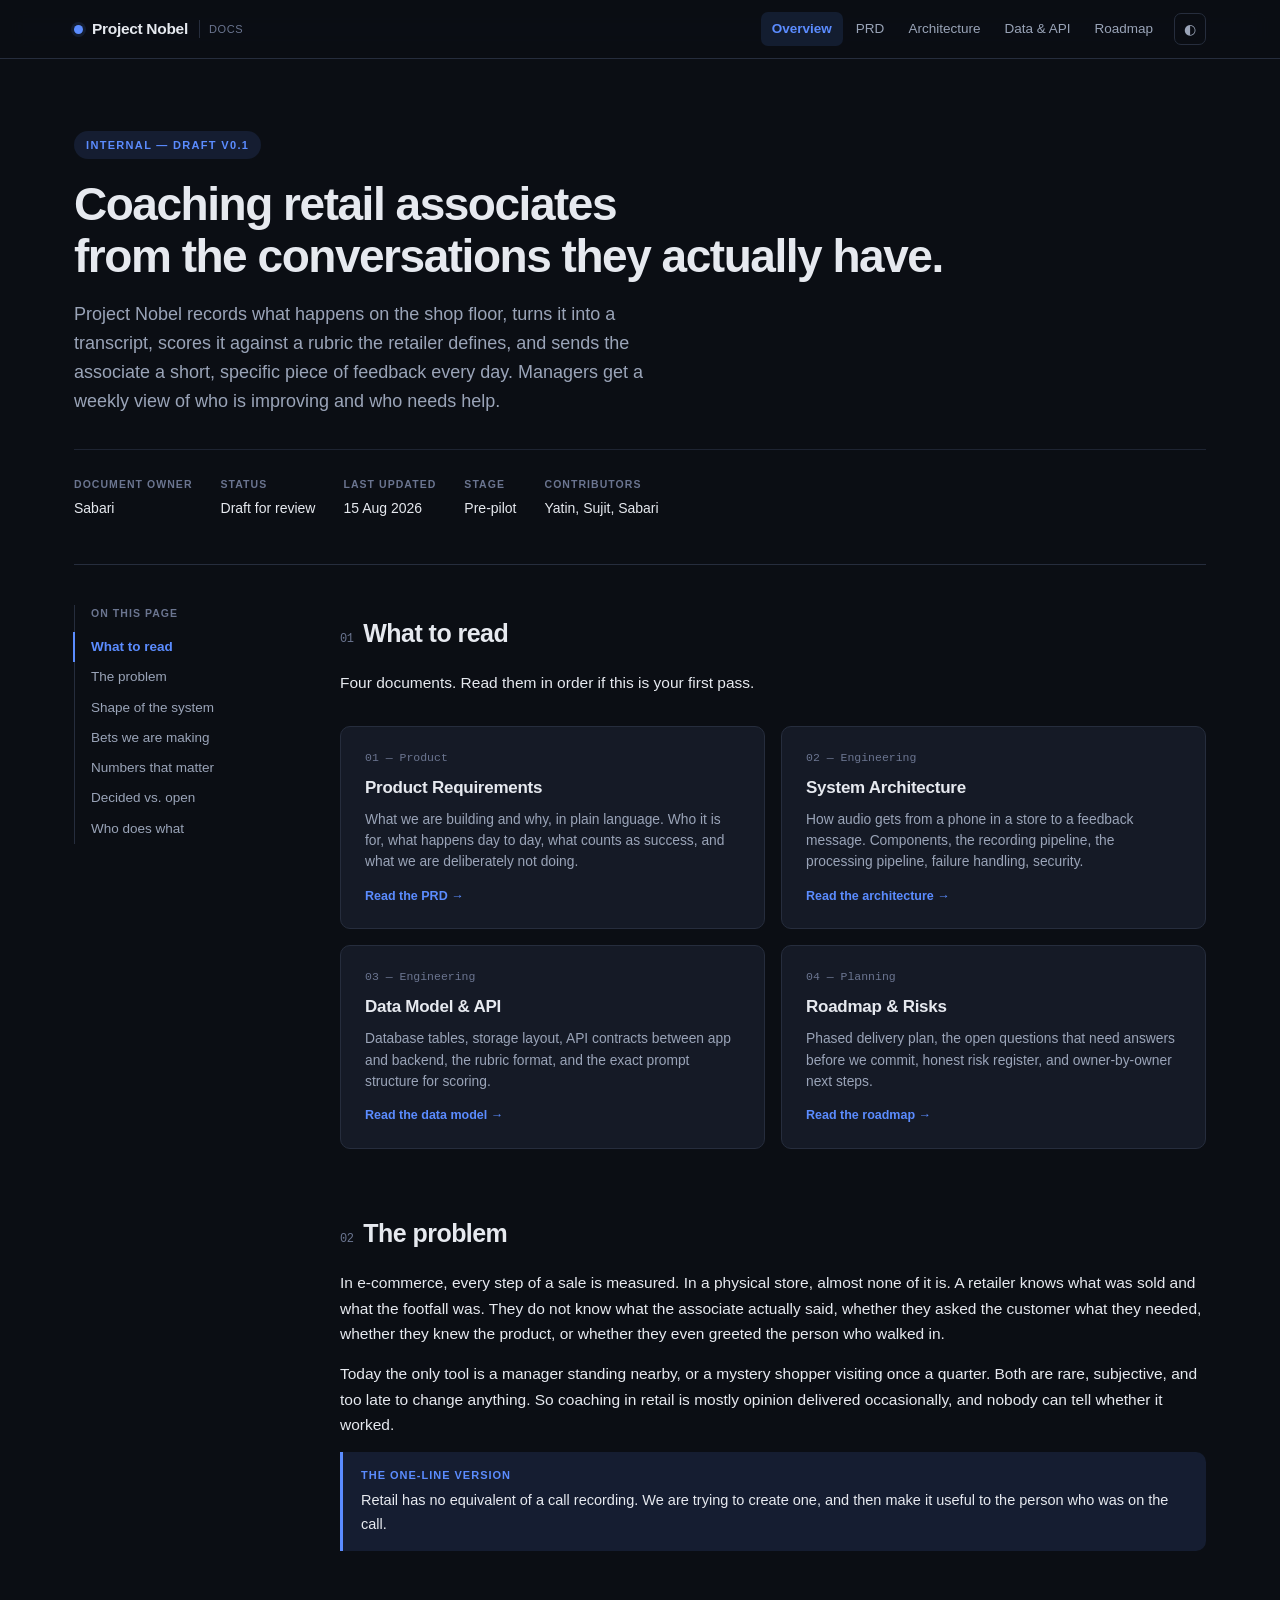
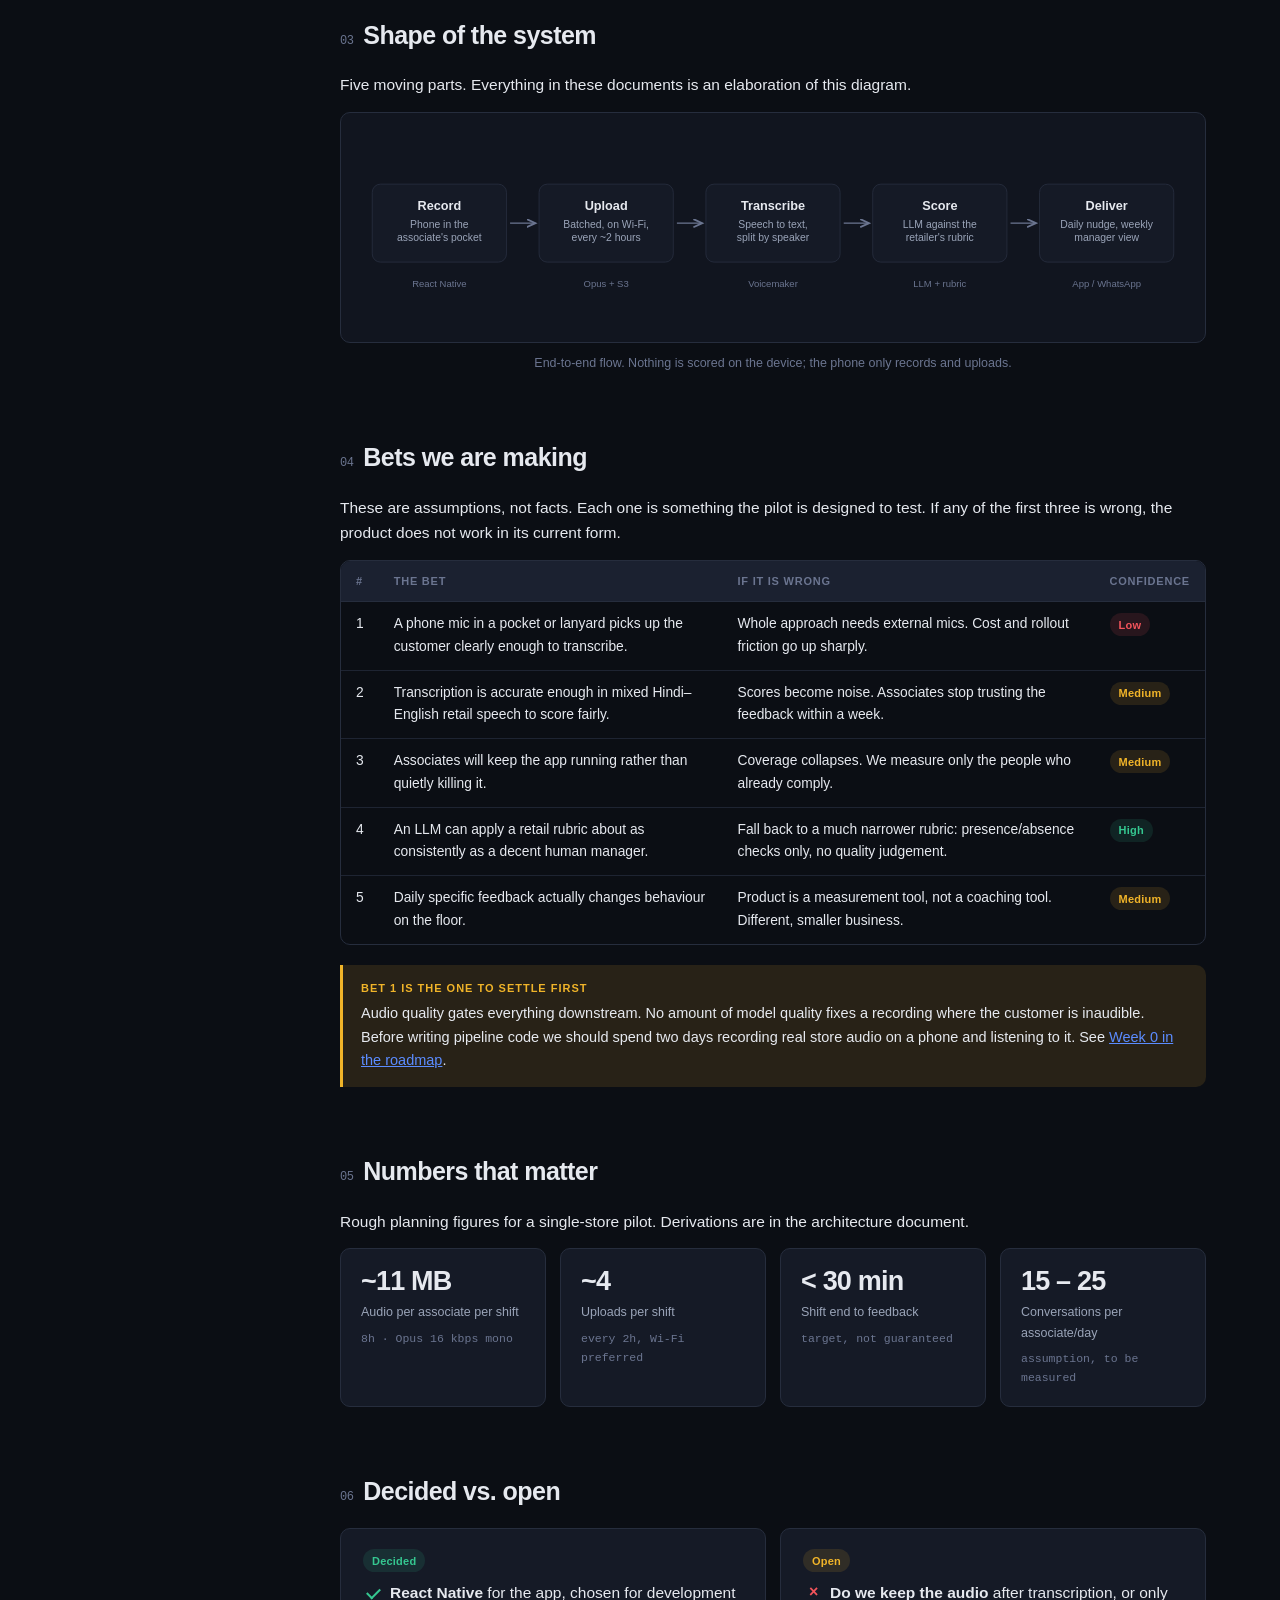
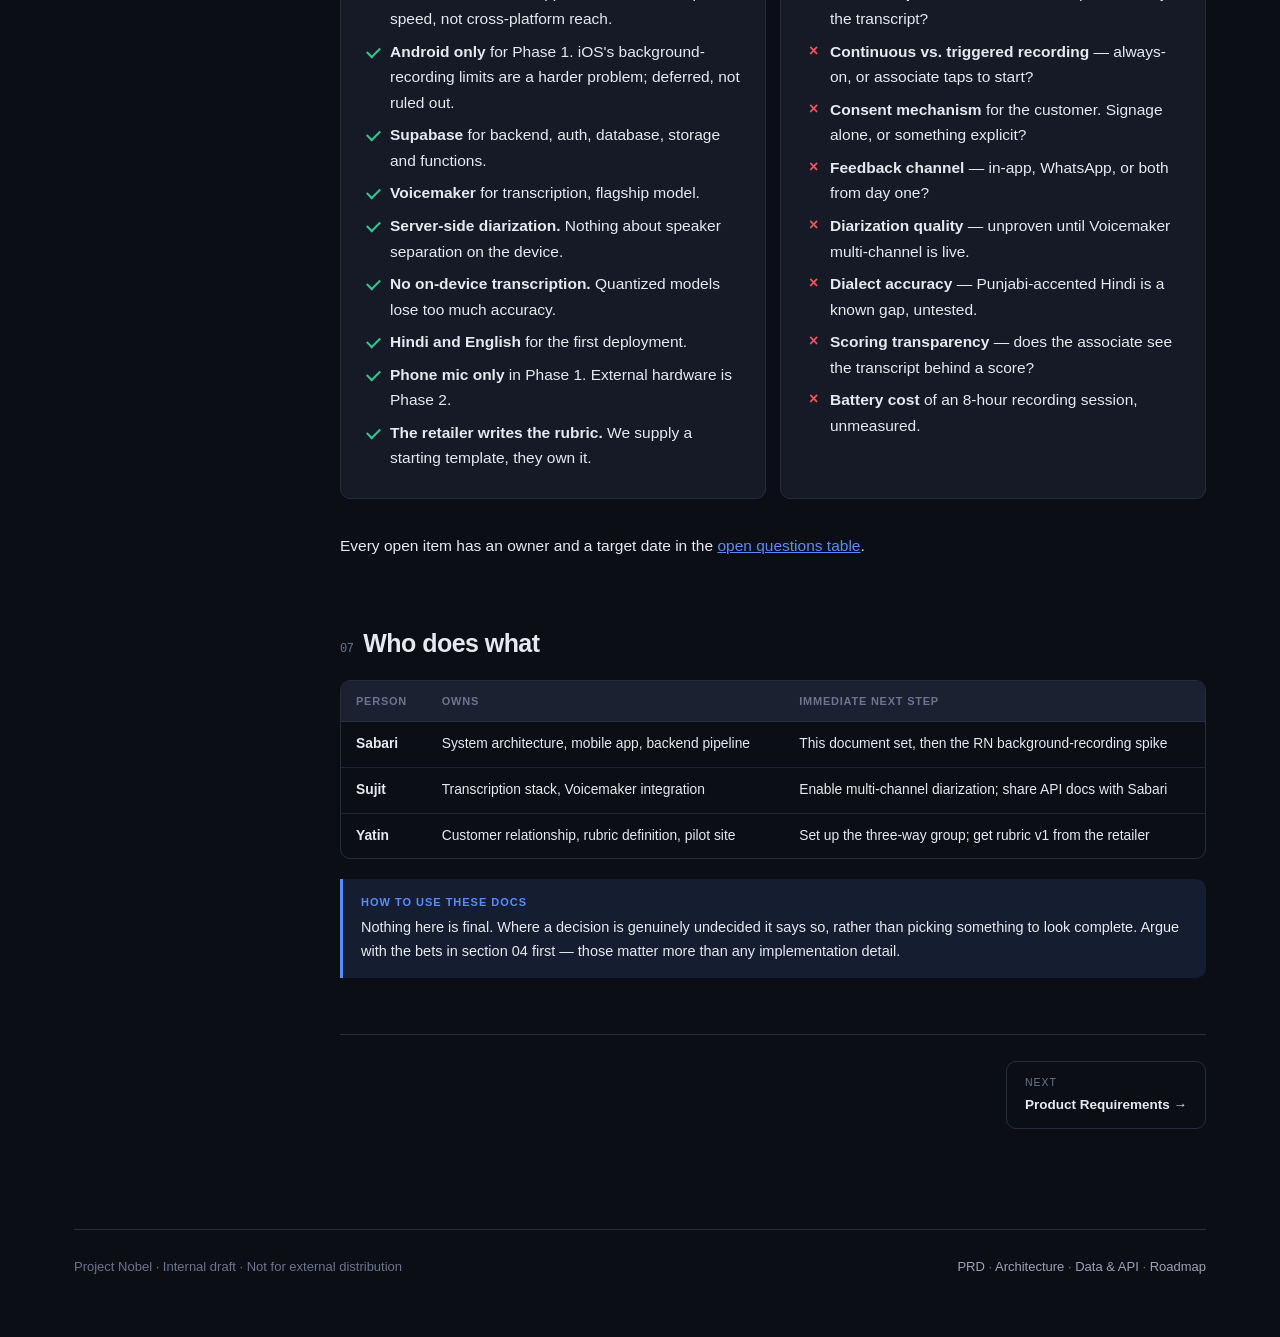
==== index.html @ faa928ad "Add Project Nobel documentation site: PRD, architecture, data model, roadmap Four-page HTML doc set " ====
<!DOCTYPE html>
<html lang="en" data-theme="dark">
<head>
<meta charset="utf-8">
<meta name="viewport" content="width=device-width, initial-scale=1">
<title>Project Nobel — Documentation</title>
<meta name="description" content="Project Nobel: retail sales coaching from real floor conversations. Product and architecture documentation.">
<link rel="stylesheet" href="assets/styles.css">
</head>
<body>

<header class="topbar">
  <div class="topbar-inner">
    <a class="brand" href="index.html">
      <span class="brand-dot"></span> Project Nobel <small>Docs</small>
    </a>
    <nav class="nav">
      <a href="index.html" class="active">Overview</a>
      <a href="prd.html">PRD</a>
      <a href="architecture.html">Architecture</a>
      <a href="data-model.html">Data &amp; API</a>
      <a href="roadmap.html">Roadmap</a>
      <button class="icon-btn" data-theme-toggle type="button">◐</button>
    </nav>
  </div>
  <div class="progress"></div>
</header>

<div class="wrap">

  <section class="hero">
    <span class="eyebrow">Internal — Draft v0.1</span>
    <h1>Coaching retail associates<br>from the conversations they actually have.</h1>
    <p class="lede">
      Project Nobel records what happens on the shop floor, turns it into a transcript, scores it
      against a rubric the retailer defines, and sends the associate a short, specific
      piece of feedback every day. Managers get a weekly view of who is improving and who needs help.
    </p>

    <div class="meta-row">
      <div class="meta-item"><div class="k">Document owner</div><div class="v">Sabari</div></div>
      <div class="meta-item"><div class="k">Status</div><div class="v">Draft for review</div></div>
      <div class="meta-item"><div class="k">Last updated</div><div class="v">15 Aug 2026</div></div>
      <div class="meta-item"><div class="k">Stage</div><div class="v">Pre-pilot</div></div>
      <div class="meta-item"><div class="k">Contributors</div><div class="v">Yatin, Sujit, Sabari</div></div>
    </div>
  </section>

  <div class="layout">

    <aside class="toc">
      <div class="toc-label">On this page</div>
      <a href="#read">What to read</a>
      <a href="#problem">The problem</a>
      <a href="#shape">Shape of the system</a>
      <a href="#bets">Bets we are making</a>
      <a href="#numbers">Numbers that matter</a>
      <a href="#decided">Decided vs. open</a>
      <a href="#team">Who does what</a>
    </aside>

    <main>

      <h2 id="read"><span class="section-num">01</span>What to read</h2>
      <p>Four documents. Read them in order if this is your first pass.</p>

      <div class="tiles">
        <a class="tile" href="prd.html">
          <div class="n">01 — Product</div>
          <div class="t">Product Requirements</div>
          <div class="d">What we are building and why, in plain language. Who it is for, what happens
            day to day, what counts as success, and what we are deliberately not doing.</div>
          <div class="go">Read the PRD →</div>
        </a>
        <a class="tile" href="architecture.html">
          <div class="n">02 — Engineering</div>
          <div class="t">System Architecture</div>
          <div class="d">How audio gets from a phone in a store to a feedback message. Components,
            the recording pipeline, the processing pipeline, failure handling, security.</div>
          <div class="go">Read the architecture →</div>
        </a>
        <a class="tile" href="data-model.html">
          <div class="n">03 — Engineering</div>
          <div class="t">Data Model &amp; API</div>
          <div class="d">Database tables, storage layout, API contracts between app and backend,
            the rubric format, and the exact prompt structure for scoring.</div>
          <div class="go">Read the data model →</div>
        </a>
        <a class="tile" href="roadmap.html">
          <div class="n">04 — Planning</div>
          <div class="t">Roadmap &amp; Risks</div>
          <div class="d">Phased delivery plan, the open questions that need answers before we
            commit, honest risk register, and owner-by-owner next steps.</div>
          <div class="go">Read the roadmap →</div>
        </a>
      </div>

      <h2 id="problem"><span class="section-num">02</span>The problem</h2>
      <p>
        In e-commerce, every step of a sale is measured. In a physical store, almost none of it is.
        A retailer knows what was sold and what the footfall was. They do not know what the associate
        actually said, whether they asked the customer what they needed, whether they knew the product,
        or whether they even greeted the person who walked in.
      </p>
      <p>
        Today the only tool is a manager standing nearby, or a mystery shopper visiting once a quarter.
        Both are rare, subjective, and too late to change anything. So coaching in retail is mostly
        opinion delivered occasionally, and nobody can tell whether it worked.
      </p>

      <div class="note">
        <div class="t">The one-line version</div>
        <p>Retail has no equivalent of a call recording. We are trying to create one, and then make it
        useful to the person who was on the call.</p>
      </div>

      <h2 id="shape"><span class="section-num">03</span>Shape of the system</h2>
      <p>Five moving parts. Everything in these documents is an elaboration of this diagram.</p>

      <div class="diagram">
        <svg viewBox="0 0 900 200" role="img" aria-label="Five stage flow: record, upload, transcribe, score, deliver">
          <defs>
            <marker id="ah" markerWidth="9" markerHeight="9" refX="7" refY="3.2" orient="auto">
              <path d="M0,0 L7,3.2 L0,6.4" class="d-line" fill="none" stroke-width="1.4"/>
            </marker>
          </defs>

          <g>
            <rect x="8" y="52" width="148" height="86" rx="9" class="d-fill d-stroke" stroke-width="1"/>
            <text x="82" y="80" text-anchor="middle" class="d-text" font-size="14" font-weight="620">Record</text>
            <text x="82" y="100" text-anchor="middle" class="d-dim" font-size="11.5">Phone in the</text>
            <text x="82" y="115" text-anchor="middle" class="d-dim" font-size="11.5">associate's pocket</text>
          </g>
          <line x1="160" y1="95" x2="188" y2="95" class="d-line" stroke-width="1.4" marker-end="url(#ah)"/>

          <g>
            <rect x="192" y="52" width="148" height="86" rx="9" class="d-fill d-stroke" stroke-width="1"/>
            <text x="266" y="80" text-anchor="middle" class="d-text" font-size="14" font-weight="620">Upload</text>
            <text x="266" y="100" text-anchor="middle" class="d-dim" font-size="11.5">Batched, on Wi-Fi,</text>
            <text x="266" y="115" text-anchor="middle" class="d-dim" font-size="11.5">every ~2 hours</text>
          </g>
          <line x1="344" y1="95" x2="372" y2="95" class="d-line" stroke-width="1.4" marker-end="url(#ah)"/>

          <g>
            <rect x="376" y="52" width="148" height="86" rx="9" class="d-fill d-stroke" stroke-width="1"/>
            <text x="450" y="80" text-anchor="middle" class="d-text" font-size="14" font-weight="620">Transcribe</text>
            <text x="450" y="100" text-anchor="middle" class="d-dim" font-size="11.5">Speech to text,</text>
            <text x="450" y="115" text-anchor="middle" class="d-dim" font-size="11.5">split by speaker</text>
          </g>
          <line x1="528" y1="95" x2="556" y2="95" class="d-line" stroke-width="1.4" marker-end="url(#ah)"/>

          <g>
            <rect x="560" y="52" width="148" height="86" rx="9" class="d-fill d-stroke" stroke-width="1"/>
            <text x="634" y="80" text-anchor="middle" class="d-text" font-size="14" font-weight="620">Score</text>
            <text x="634" y="100" text-anchor="middle" class="d-dim" font-size="11.5">LLM against the</text>
            <text x="634" y="115" text-anchor="middle" class="d-dim" font-size="11.5">retailer's rubric</text>
          </g>
          <line x1="712" y1="95" x2="740" y2="95" class="d-line" stroke-width="1.4" marker-end="url(#ah)"/>

          <g>
            <rect x="744" y="52" width="148" height="86" rx="9" class="d-fill d-stroke" stroke-width="1"/>
            <text x="818" y="80" text-anchor="middle" class="d-text" font-size="14" font-weight="620">Deliver</text>
            <text x="818" y="100" text-anchor="middle" class="d-dim" font-size="11.5">Daily nudge, weekly</text>
            <text x="818" y="115" text-anchor="middle" class="d-dim" font-size="11.5">manager view</text>
          </g>

          <text x="82" y="165" text-anchor="middle" class="d-faint" font-size="10.5" font-family="ui-monospace,monospace">React Native</text>
          <text x="266" y="165" text-anchor="middle" class="d-faint" font-size="10.5" font-family="ui-monospace,monospace">Opus + S3</text>
          <text x="450" y="165" text-anchor="middle" class="d-faint" font-size="10.5" font-family="ui-monospace,monospace">Voicemaker</text>
          <text x="634" y="165" text-anchor="middle" class="d-faint" font-size="10.5" font-family="ui-monospace,monospace">LLM + rubric</text>
          <text x="818" y="165" text-anchor="middle" class="d-faint" font-size="10.5" font-family="ui-monospace,monospace">App / WhatsApp</text>
        </svg>
      </div>
      <p class="caption">End-to-end flow. Nothing is scored on the device; the phone only records and uploads.</p>

      <h2 id="bets"><span class="section-num">04</span>Bets we are making</h2>
      <p>
        These are assumptions, not facts. Each one is something the pilot is designed to test.
        If any of the first three is wrong, the product does not work in its current form.
      </p>

      <div class="table-wrap">
        <table>
          <thead>
            <tr><th style="width:32px">#</th><th>The bet</th><th>If it is wrong</th><th>Confidence</th></tr>
          </thead>
          <tbody>
            <tr>
              <td>1</td>
              <td>A phone mic in a pocket or lanyard picks up the customer clearly enough to transcribe.</td>
              <td>Whole approach needs external mics. Cost and rollout friction go up sharply.</td>
              <td><span class="pill p-red">Low</span></td>
            </tr>
            <tr>
              <td>2</td>
              <td>Transcription is accurate enough in mixed Hindi–English retail speech to score fairly.</td>
              <td>Scores become noise. Associates stop trusting the feedback within a week.</td>
              <td><span class="pill p-yellow">Medium</span></td>
            </tr>
            <tr>
              <td>3</td>
              <td>Associates will keep the app running rather than quietly killing it.</td>
              <td>Coverage collapses. We measure only the people who already comply.</td>
              <td><span class="pill p-yellow">Medium</span></td>
            </tr>
            <tr>
              <td>4</td>
              <td>An LLM can apply a retail rubric about as consistently as a decent human manager.</td>
              <td>Fall back to a much narrower rubric: presence/absence checks only, no quality judgement.</td>
              <td><span class="pill p-green">High</span></td>
            </tr>
            <tr>
              <td>5</td>
              <td>Daily specific feedback actually changes behaviour on the floor.</td>
              <td>Product is a measurement tool, not a coaching tool. Different, smaller business.</td>
              <td><span class="pill p-yellow">Medium</span></td>
            </tr>
          </tbody>
        </table>
      </div>

      <div class="note warn">
        <div class="t">Bet 1 is the one to settle first</div>
        <p>
          Audio quality gates everything downstream. No amount of model quality fixes a recording where
          the customer is inaudible. Before writing pipeline code we should spend two days recording real
          store audio on a phone and listening to it. See
          <a href="roadmap.html#week0">Week 0 in the roadmap</a>.
        </p>
      </div>

      <h2 id="numbers"><span class="section-num">05</span>Numbers that matter</h2>
      <p>Rough planning figures for a single-store pilot. Derivations are in the architecture document.</p>

      <div class="grid g4">
        <div class="stat">
          <div class="num">~11 MB</div>
          <div class="lbl">Audio per associate per shift</div>
          <div class="sub">8h · Opus 16 kbps mono</div>
        </div>
        <div class="stat">
          <div class="num">~4</div>
          <div class="lbl">Uploads per shift</div>
          <div class="sub">every 2h, Wi-Fi preferred</div>
        </div>
        <div class="stat">
          <div class="num">&lt; 30 min</div>
          <div class="lbl">Shift end to feedback</div>
          <div class="sub">target, not guaranteed</div>
        </div>
        <div class="stat">
          <div class="num">15 – 25</div>
          <div class="lbl">Conversations per associate/day</div>
          <div class="sub">assumption, to be measured</div>
        </div>
      </div>

      <h2 id="decided"><span class="section-num">06</span>Decided vs. open</h2>

      <div class="grid g2">
        <div class="card">
          <div class="card-title"><span class="pill p-green">Decided</span></div>
          <ul class="checklist">
            <li><strong>React Native</strong> for the app, chosen for development speed, not cross-platform reach.</li>
            <li><strong>Android only</strong> for Phase 1. iOS's background-recording limits are a harder problem; deferred, not ruled out.</li>
            <li><strong>Supabase</strong> for backend, auth, database, storage and functions.</li>
            <li><strong>Voicemaker</strong> for transcription, flagship model.</li>
            <li><strong>Server-side diarization.</strong> Nothing about speaker separation on the device.</li>
            <li><strong>No on-device transcription.</strong> Quantized models lose too much accuracy.</li>
            <li><strong>Hindi and English</strong> for the first deployment.</li>
            <li><strong>Phone mic only</strong> in Phase 1. External hardware is Phase 2.</li>
            <li><strong>The retailer writes the rubric.</strong> We supply a starting template, they own it.</li>
          </ul>
        </div>
        <div class="card">
          <div class="card-title"><span class="pill p-yellow">Open</span></div>
          <ul class="crosslist">
            <li><strong>Do we keep the audio</strong> after transcription, or only the transcript?</li>
            <li><strong>Continuous vs. triggered recording</strong> — always-on, or associate taps to start?</li>
            <li><strong>Consent mechanism</strong> for the customer. Signage alone, or something explicit?</li>
            <li><strong>Feedback channel</strong> — in-app, WhatsApp, or both from day one?</li>
            <li><strong>Diarization quality</strong> — unproven until Voicemaker multi-channel is live.</li>
            <li><strong>Dialect accuracy</strong> — Punjabi-accented Hindi is a known gap, untested.</li>
            <li><strong>Scoring transparency</strong> — does the associate see the transcript behind a score?</li>
            <li><strong>Battery cost</strong> of an 8-hour recording session, unmeasured.</li>
          </ul>
        </div>
      </div>

      <p>
        Every open item has an owner and a target date in the
        <a href="roadmap.html#open">open questions table</a>.
      </p>

      <h2 id="team"><span class="section-num">07</span>Who does what</h2>

      <div class="table-wrap">
        <table>
          <thead>
            <tr><th>Person</th><th>Owns</th><th>Immediate next step</th></tr>
          </thead>
          <tbody>
            <tr>
              <td><strong>Sabari</strong></td>
              <td>System architecture, mobile app, backend pipeline</td>
              <td>This document set, then the RN background-recording spike</td>
            </tr>
            <tr>
              <td><strong>Sujit</strong></td>
              <td>Transcription stack, Voicemaker integration</td>
              <td>Enable multi-channel diarization; share API docs with Sabari</td>
            </tr>
            <tr>
              <td><strong>Yatin</strong></td>
              <td>Customer relationship, rubric definition, pilot site</td>
              <td>Set up the three-way group; get rubric v1 from the retailer</td>
            </tr>
          </tbody>
        </table>
      </div>

      <div class="note">
        <div class="t">How to use these docs</div>
        <p>
          Nothing here is final. Where a decision is genuinely undecided it says so, rather than
          picking something to look complete. Argue with the bets in section 04 first — those matter
          more than any implementation detail.
        </p>
      </div>

      <div class="pagenav">
        <span></span>
        <a href="prd.html">
          <div class="k">Next</div>
          <div class="v">Product Requirements →</div>
        </a>
      </div>

    </main>
  </div>

  <footer class="footer">
    <div>Project Nobel · Internal draft · Not for external distribution</div>
    <div><a href="prd.html">PRD</a> · <a href="architecture.html">Architecture</a> · <a href="data-model.html">Data &amp; API</a> · <a href="roadmap.html">Roadmap</a></div>
  </footer>
</div>

<script src="assets/app.js"></script>
</body>
</html>
---- assets/styles.css ----
/* Project Nobel — shared stylesheet
   Self-contained. No external fonts, no CDNs. Works offline. */

:root {
  --bg: #0b0e14;
  --bg-soft: #11151f;
  --surface: #151a26;
  --surface-2: #1b2130;
  --border: #262d3d;
  --border-soft: #1e2432;

  --text: #e6e9ef;
  --text-dim: #9aa4b8;
  --text-faint: #6b7590;

  --accent: #5b8cff;
  --accent-soft: rgba(91, 140, 255, 0.12);
  --good: #35c790;
  --good-soft: rgba(53, 199, 144, 0.12);
  --warn: #f0b429;
  --warn-soft: rgba(240, 180, 41, 0.12);
  --bad: #f2545b;
  --bad-soft: rgba(242, 84, 91, 0.12);
  --purple: #a78bfa;
  --purple-soft: rgba(167, 139, 250, 0.12);

  --mono: ui-monospace, "SF Mono", SFMono-Regular, Menlo, Consolas, monospace;
  --sans: -apple-system, BlinkMacSystemFont, "Segoe UI", Roboto, Helvetica, Arial, sans-serif;

  --radius: 10px;
  --maxw: 1180px;
}

[data-theme="light"] {
  --bg: #f7f8fa;
  --bg-soft: #ffffff;
  --surface: #ffffff;
  --surface-2: #f2f4f8;
  --border: #dfe3ea;
  --border-soft: #e9ecf1;
  --text: #1a1f2b;
  --text-dim: #55607a;
  --text-faint: #8590a8;
  --accent: #2c5fe0;
  --accent-soft: rgba(44, 95, 224, 0.09);
  --good: #128a5f;
  --good-soft: rgba(18, 138, 95, 0.1);
  --warn: #a4700a;
  --warn-soft: rgba(164, 112, 10, 0.11);
  --bad: #c4303a;
  --bad-soft: rgba(196, 48, 58, 0.09);
  --purple: #6d45d8;
  --purple-soft: rgba(109, 69, 216, 0.1);
}

* { box-sizing: border-box; }

html { scroll-behavior: smooth; scroll-padding-top: 90px; }

body {
  margin: 0;
  background: var(--bg);
  color: var(--text);
  font-family: var(--sans);
  font-size: 15.5px;
  line-height: 1.65;
  -webkit-font-smoothing: antialiased;
}

/* ---------- top bar ---------- */
.topbar {
  position: sticky;
  top: 0;
  z-index: 50;
  background: color-mix(in srgb, var(--bg) 88%, transparent);
  backdrop-filter: saturate(160%) blur(12px);
  border-bottom: 1px solid var(--border);
}
.topbar-inner {
  max-width: var(--maxw);
  margin: 0 auto;
  padding: 0 24px;
  height: 58px;
  display: flex;
  align-items: center;
  gap: 22px;
}
.brand {
  display: flex; align-items: center; gap: 9px;
  font-weight: 650; letter-spacing: -0.02em;
  text-decoration: none; color: var(--text);
  white-space: nowrap;
}
.brand-dot {
  width: 9px; height: 9px; border-radius: 50%;
  background: var(--accent);
  box-shadow: 0 0 0 3px var(--accent-soft);
}
.brand small {
  font-weight: 450; color: var(--text-faint);
  font-size: 11px; letter-spacing: 0.06em; text-transform: uppercase;
  border-left: 1px solid var(--border); padding-left: 9px; margin-left: 2px;
}
.nav { display: flex; gap: 2px; margin-left: auto; align-items: center; flex-wrap: wrap; }
.nav a {
  color: var(--text-dim); text-decoration: none;
  font-size: 13.5px; padding: 6px 11px; border-radius: 7px;
  transition: background 0.12s, color 0.12s;
}
.nav a:hover { color: var(--text); background: var(--surface-2); }
.nav a.active { color: var(--accent); background: var(--accent-soft); font-weight: 550; }

.icon-btn {
  background: transparent; border: 1px solid var(--border);
  color: var(--text-dim); width: 32px; height: 32px;
  border-radius: 7px; cursor: pointer; font-size: 14px;
  display: grid; place-items: center; margin-left: 8px;
  transition: all 0.12s;
}
.icon-btn:hover { color: var(--text); border-color: var(--text-faint); }

/* reading progress */
.progress {
  position: absolute; bottom: -1px; left: 0; height: 2px;
  background: var(--accent); width: 0%;
}

/* ---------- layout ---------- */
.wrap { max-width: var(--maxw); margin: 0 auto; padding: 0 24px; }

.layout {
  display: grid;
  grid-template-columns: 218px minmax(0, 1fr);
  gap: 48px;
  align-items: start;
  padding: 40px 0 100px;
}
.toc {
  position: sticky; top: 88px;
  font-size: 13.5px;
  border-left: 1px solid var(--border);
  padding-left: 16px;
}
.toc-label {
  font-size: 10.5px; text-transform: uppercase; letter-spacing: 0.1em;
  color: var(--text-faint); font-weight: 650; margin-bottom: 10px;
}
.toc a {
  display: block; color: var(--text-dim); text-decoration: none;
  padding: 4px 0; border-left: 2px solid transparent; margin-left: -18px; padding-left: 16px;
  transition: color 0.12s, border-color 0.12s;
}
.toc a:hover { color: var(--text); }
.toc a.active { color: var(--accent); border-left-color: var(--accent); font-weight: 550; }
.toc a.sub { padding-left: 28px; font-size: 12.5px; }

/* ---------- hero ---------- */
.hero { padding: 72px 0 44px; border-bottom: 1px solid var(--border); }
.eyebrow {
  display: inline-flex; align-items: center; gap: 8px;
  font-size: 11px; font-weight: 650; letter-spacing: 0.12em; text-transform: uppercase;
  color: var(--accent); background: var(--accent-soft);
  padding: 5px 12px; border-radius: 100px; margin-bottom: 20px;
}
h1 {
  font-size: clamp(32px, 5vw, 46px); line-height: 1.12;
  letter-spacing: -0.032em; font-weight: 700; margin: 0 0 18px;
}
.lede { font-size: 18px; color: var(--text-dim); max-width: 62ch; margin: 0; line-height: 1.6; }

.meta-row {
  display: flex; flex-wrap: wrap; gap: 28px;
  margin-top: 34px; padding-top: 26px; border-top: 1px solid var(--border-soft);
}
.meta-item .k {
  font-size: 10.5px; text-transform: uppercase; letter-spacing: 0.1em;
  color: var(--text-faint); font-weight: 650; margin-bottom: 3px;
}
.meta-item .v { font-size: 14px; color: var(--text); font-weight: 500; }

/* ---------- typography ---------- */
h2 {
  font-size: 25px; letter-spacing: -0.022em; font-weight: 660;
  margin: 56px 0 16px; padding-top: 8px;
}
h2:first-child { margin-top: 0; }
h3 { font-size: 17.5px; font-weight: 620; letter-spacing: -0.012em; margin: 34px 0 10px; }
h4 { font-size: 14.5px; font-weight: 620; margin: 22px 0 8px; color: var(--text); }
p { margin: 0 0 14px; }
a { color: var(--accent); }
.section-num {
  font-family: var(--mono); font-size: 12px; color: var(--text-faint);
  font-weight: 500; margin-right: 10px;
}
ul, ol { margin: 0 0 16px; padding-left: 22px; }
li { margin-bottom: 7px; }
li::marker { color: var(--text-faint); }
strong { font-weight: 630; color: var(--text); }
hr { border: 0; border-top: 1px solid var(--border); margin: 44px 0; }

code {
  font-family: var(--mono); font-size: 0.865em;
  background: var(--surface-2); border: 1px solid var(--border-soft);
  padding: 1.5px 5px; border-radius: 5px; color: var(--purple);
}
pre {
  background: var(--bg-soft); border: 1px solid var(--border);
  border-radius: var(--radius); padding: 16px 18px; overflow-x: auto;
  font-family: var(--mono); font-size: 12.5px; line-height: 1.62;
  margin: 0 0 18px; color: var(--text-dim);
}
pre code { background: none; border: 0; padding: 0; color: inherit; font-size: inherit; }
pre .c { color: var(--text-faint); font-style: italic; }
pre .s { color: var(--good); }
pre .k { color: var(--accent); }
pre .n { color: var(--warn); }

/* ---------- cards ---------- */
.card {
  background: var(--surface); border: 1px solid var(--border);
  border-radius: var(--radius); padding: 20px 22px; margin-bottom: 16px;
}
.card-title { font-weight: 620; font-size: 15px; margin: 0 0 8px; display: flex; align-items: center; gap: 9px; }
.card p:last-child, .card ul:last-child, .card ol:last-child { margin-bottom: 0; }

.grid { display: grid; gap: 14px; margin-bottom: 18px; }
.g2 { grid-template-columns: repeat(2, minmax(0, 1fr)); }
.g3 { grid-template-columns: repeat(3, minmax(0, 1fr)); }
.g4 { grid-template-columns: repeat(4, minmax(0, 1fr)); }

.stat { background: var(--surface); border: 1px solid var(--border); border-radius: var(--radius); padding: 18px 20px; }
.stat .num { font-size: 27px; font-weight: 680; letter-spacing: -0.03em; line-height: 1.1; }
.stat .lbl { font-size: 12.5px; color: var(--text-dim); margin-top: 5px; }
.stat .sub { font-size: 11.5px; color: var(--text-faint); margin-top: 7px; font-family: var(--mono); }

/* ---------- callouts ---------- */
.note {
  border-left: 3px solid var(--accent); background: var(--accent-soft);
  border-radius: 0 var(--radius) var(--radius) 0;
  padding: 14px 18px; margin: 0 0 18px; font-size: 14.5px;
}
.note.warn { border-left-color: var(--warn); background: var(--warn-soft); }
.note.bad { border-left-color: var(--bad); background: var(--bad-soft); }
.note.good { border-left-color: var(--good); background: var(--good-soft); }
.note .t { font-weight: 650; font-size: 11px; letter-spacing: 0.09em; text-transform: uppercase; margin-bottom: 5px; color: var(--accent); }
.note.warn .t { color: var(--warn); }
.note.bad .t { color: var(--bad); }
.note.good .t { color: var(--good); }
.note p:last-child { margin-bottom: 0; }

/* ---------- tables ---------- */
.table-wrap { overflow-x: auto; margin: 0 0 20px; border: 1px solid var(--border); border-radius: var(--radius); }
table { width: 100%; border-collapse: collapse; font-size: 13.8px; }
th {
  text-align: left; font-weight: 620; font-size: 11px; letter-spacing: 0.07em;
  text-transform: uppercase; color: var(--text-faint);
  padding: 11px 15px; background: var(--surface-2);
  border-bottom: 1px solid var(--border); white-space: nowrap;
}
td { padding: 11px 15px; border-bottom: 1px solid var(--border-soft); vertical-align: top; }
tbody tr:last-child td { border-bottom: 0; }
tbody tr:hover { background: var(--surface); }
td code { font-size: 12px; }

/* ---------- pills ---------- */
.pill {
  display: inline-block; font-size: 11px; font-weight: 620;
  padding: 2.5px 9px; border-radius: 100px; white-space: nowrap;
  letter-spacing: 0.02em;
}
.p-blue { background: var(--accent-soft); color: var(--accent); }
.p-green { background: var(--good-soft); color: var(--good); }
.p-yellow { background: var(--warn-soft); color: var(--warn); }
.p-red { background: var(--bad-soft); color: var(--bad); }
.p-purple { background: var(--purple-soft); color: var(--purple); }
.p-gray { background: var(--surface-2); color: var(--text-dim); }

/* ---------- diagram ---------- */
.diagram {
  background: var(--bg-soft); border: 1px solid var(--border);
  border-radius: var(--radius); padding: 24px; margin: 0 0 10px;
  overflow-x: auto;
}
.diagram svg { display: block; margin: 0 auto; max-width: 100%; height: auto; }
.caption { font-size: 12.5px; color: var(--text-faint); text-align: center; margin: 0 0 24px; }

/* svg theming hooks */
.d-fill { fill: var(--surface); }
.d-fill2 { fill: var(--surface-2); }
.d-stroke { stroke: var(--border); }
.d-text { fill: var(--text); font-family: var(--sans); }
.d-dim { fill: var(--text-dim); font-family: var(--sans); }
.d-faint { fill: var(--text-faint); font-family: var(--sans); }
.d-line { stroke: var(--text-faint); }
.d-accent { fill: var(--accent); }
.d-accent-s { stroke: var(--accent); }

/* ---------- index page tiles ---------- */
.tiles { display: grid; grid-template-columns: repeat(2, minmax(0,1fr)); gap: 16px; margin: 30px 0 0; }
.tile {
  display: block; text-decoration: none; color: inherit;
  background: var(--surface); border: 1px solid var(--border);
  border-radius: var(--radius); padding: 22px 24px;
  transition: border-color 0.15s, transform 0.15s;
}
.tile:hover { border-color: var(--accent); transform: translateY(-2px); }
.tile .n { font-family: var(--mono); font-size: 11.5px; color: var(--text-faint); }
.tile .t { font-size: 17px; font-weight: 640; margin: 6px 0 7px; letter-spacing: -0.015em; }
.tile .d { font-size: 13.8px; color: var(--text-dim); line-height: 1.55; }
.tile .go { font-size: 12.5px; color: var(--accent); margin-top: 13px; font-weight: 550; }

/* ---------- misc ---------- */
.kv { display: grid; grid-template-columns: 165px 1fr; gap: 4px 16px; font-size: 14px; margin-bottom: 18px; }
.kv dt { color: var(--text-faint); font-size: 12.5px; padding-top: 2px; }
.kv dd { margin: 0; }

.checklist { list-style: none; padding-left: 0; }
.checklist li { padding-left: 27px; position: relative; }
.checklist li::before {
  content: ""; position: absolute; left: 4px; top: 8px;
  width: 11px; height: 6px; border-left: 2px solid var(--good); border-bottom: 2px solid var(--good);
  transform: rotate(-45deg);
}
.crosslist { list-style: none; padding-left: 0; }
.crosslist li { padding-left: 27px; position: relative; }
.crosslist li::before {
  content: "\00d7"; position: absolute; left: 6px; top: -1px;
  color: var(--bad); font-weight: 700; font-size: 16px;
}

.footer {
  border-top: 1px solid var(--border); padding: 26px 0 60px;
  font-size: 13px; color: var(--text-faint);
  display: flex; justify-content: space-between; gap: 20px; flex-wrap: wrap;
}
.footer a { color: var(--text-dim); text-decoration: none; }
.footer a:hover { color: var(--accent); }

.pagenav { display: flex; justify-content: space-between; gap: 14px; margin-top: 56px; padding-top: 26px; border-top: 1px solid var(--border); }
.pagenav a {
  text-decoration: none; color: inherit; font-size: 13.5px;
  border: 1px solid var(--border); border-radius: var(--radius);
  padding: 12px 18px; transition: border-color 0.15s;
}
.pagenav a:hover { border-color: var(--accent); }
.pagenav .k { font-size: 10.5px; text-transform: uppercase; letter-spacing: 0.09em; color: var(--text-faint); }
.pagenav .v { font-weight: 600; color: var(--text); margin-top: 2px; }

/* timeline */
.timeline { position: relative; padding-left: 30px; }
.timeline::before { content: ""; position: absolute; left: 7px; top: 6px; bottom: 6px; width: 2px; background: var(--border); }
.tl-item { position: relative; margin-bottom: 26px; }
.tl-item::before {
  content: ""; position: absolute; left: -29px; top: 6px;
  width: 12px; height: 12px; border-radius: 50%;
  background: var(--bg); border: 2px solid var(--accent);
}
.tl-item.done::before { background: var(--good); border-color: var(--good); }
.tl-item.later::before { border-color: var(--text-faint); }
.tl-when { font-family: var(--mono); font-size: 11.5px; color: var(--text-faint); }
.tl-what { font-weight: 620; font-size: 15.5px; margin: 2px 0 5px; }

/* responsive */
@media (max-width: 940px) {
  .layout { grid-template-columns: 1fr; gap: 0; }
  .toc { display: none; }
  .g3, .g4, .g2, .tiles { grid-template-columns: 1fr; }
  .kv { grid-template-columns: 1fr; }
  .kv dt { margin-top: 10px; }
  .nav { display: none; }
}

/* print */
@media print {
  .topbar, .toc, .pagenav, .icon-btn { display: none !important; }
  body { background: #fff; color: #000; font-size: 11pt; }
  .layout { display: block; padding: 0; }
  .card, .stat, pre, .diagram, .table-wrap { break-inside: avoid; border-color: #ccc; }
  h2 { break-after: avoid; }
  a { color: #000; text-decoration: none; }
}
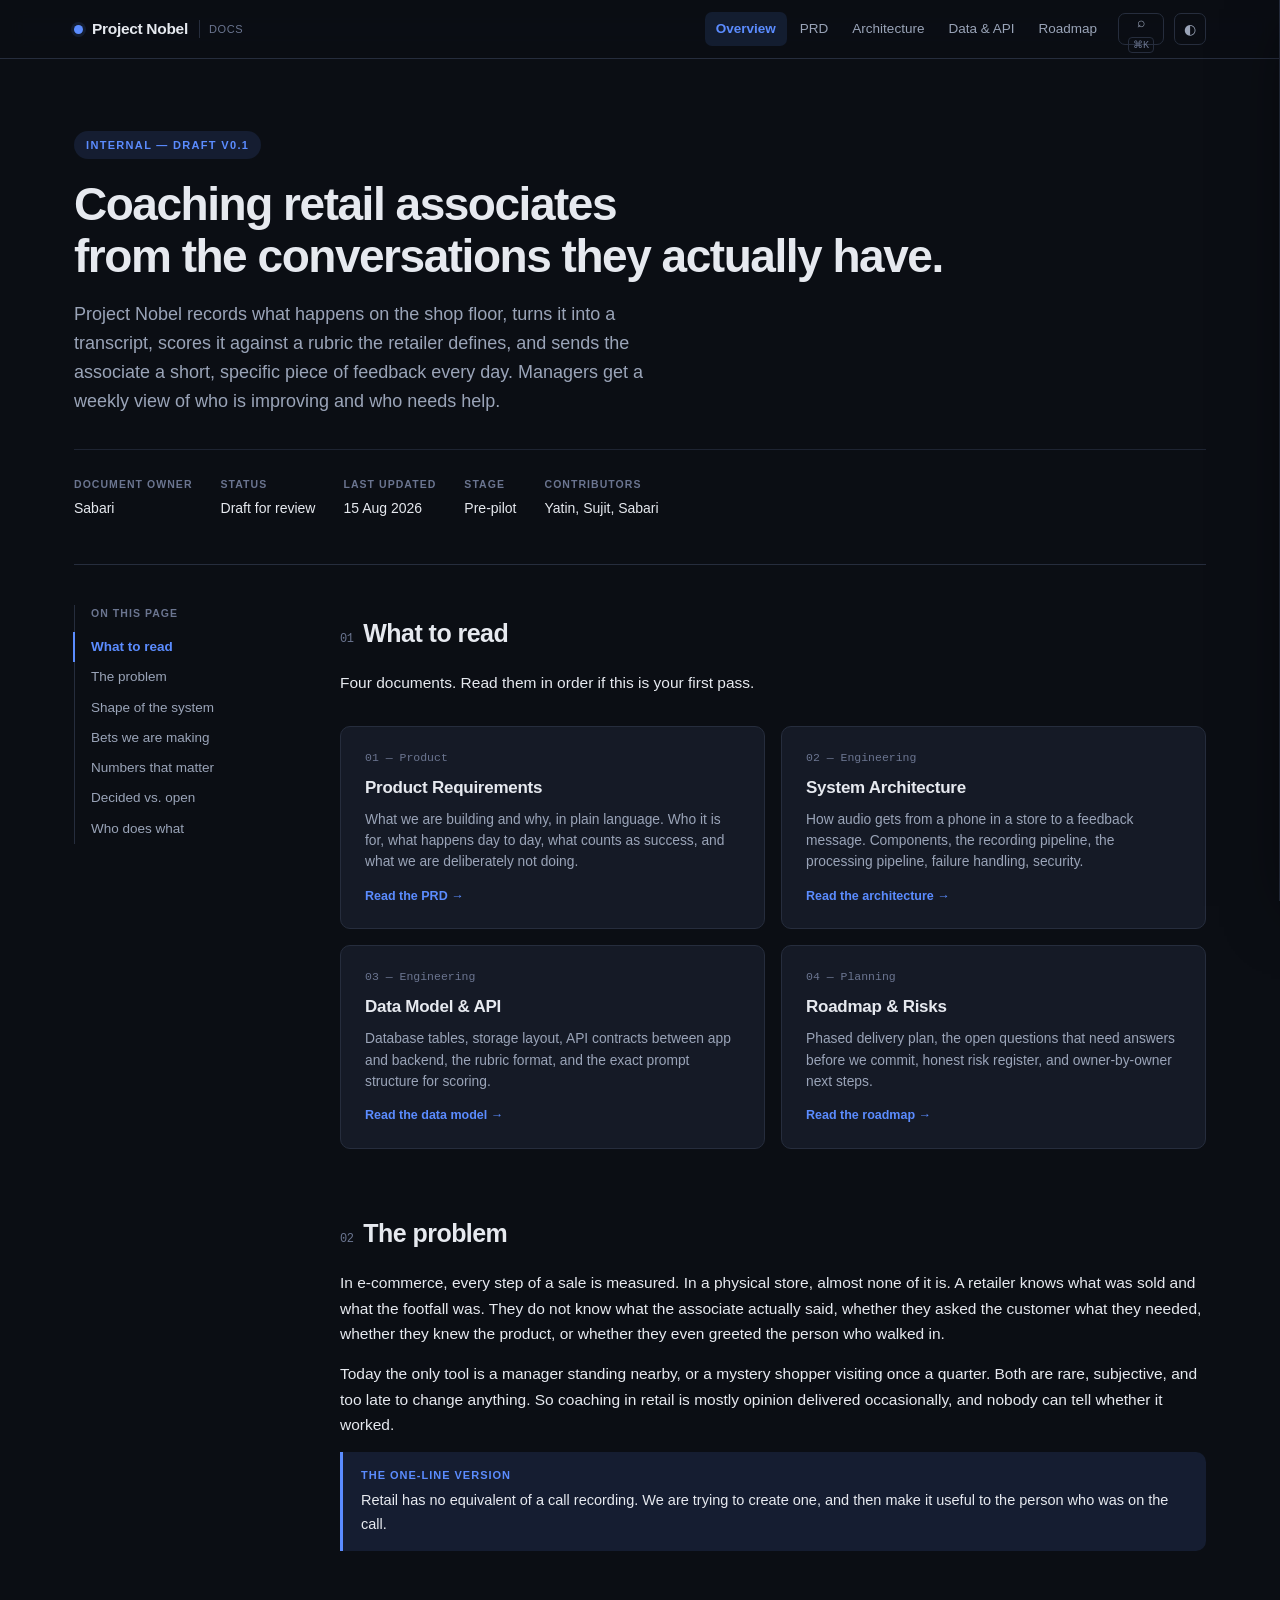
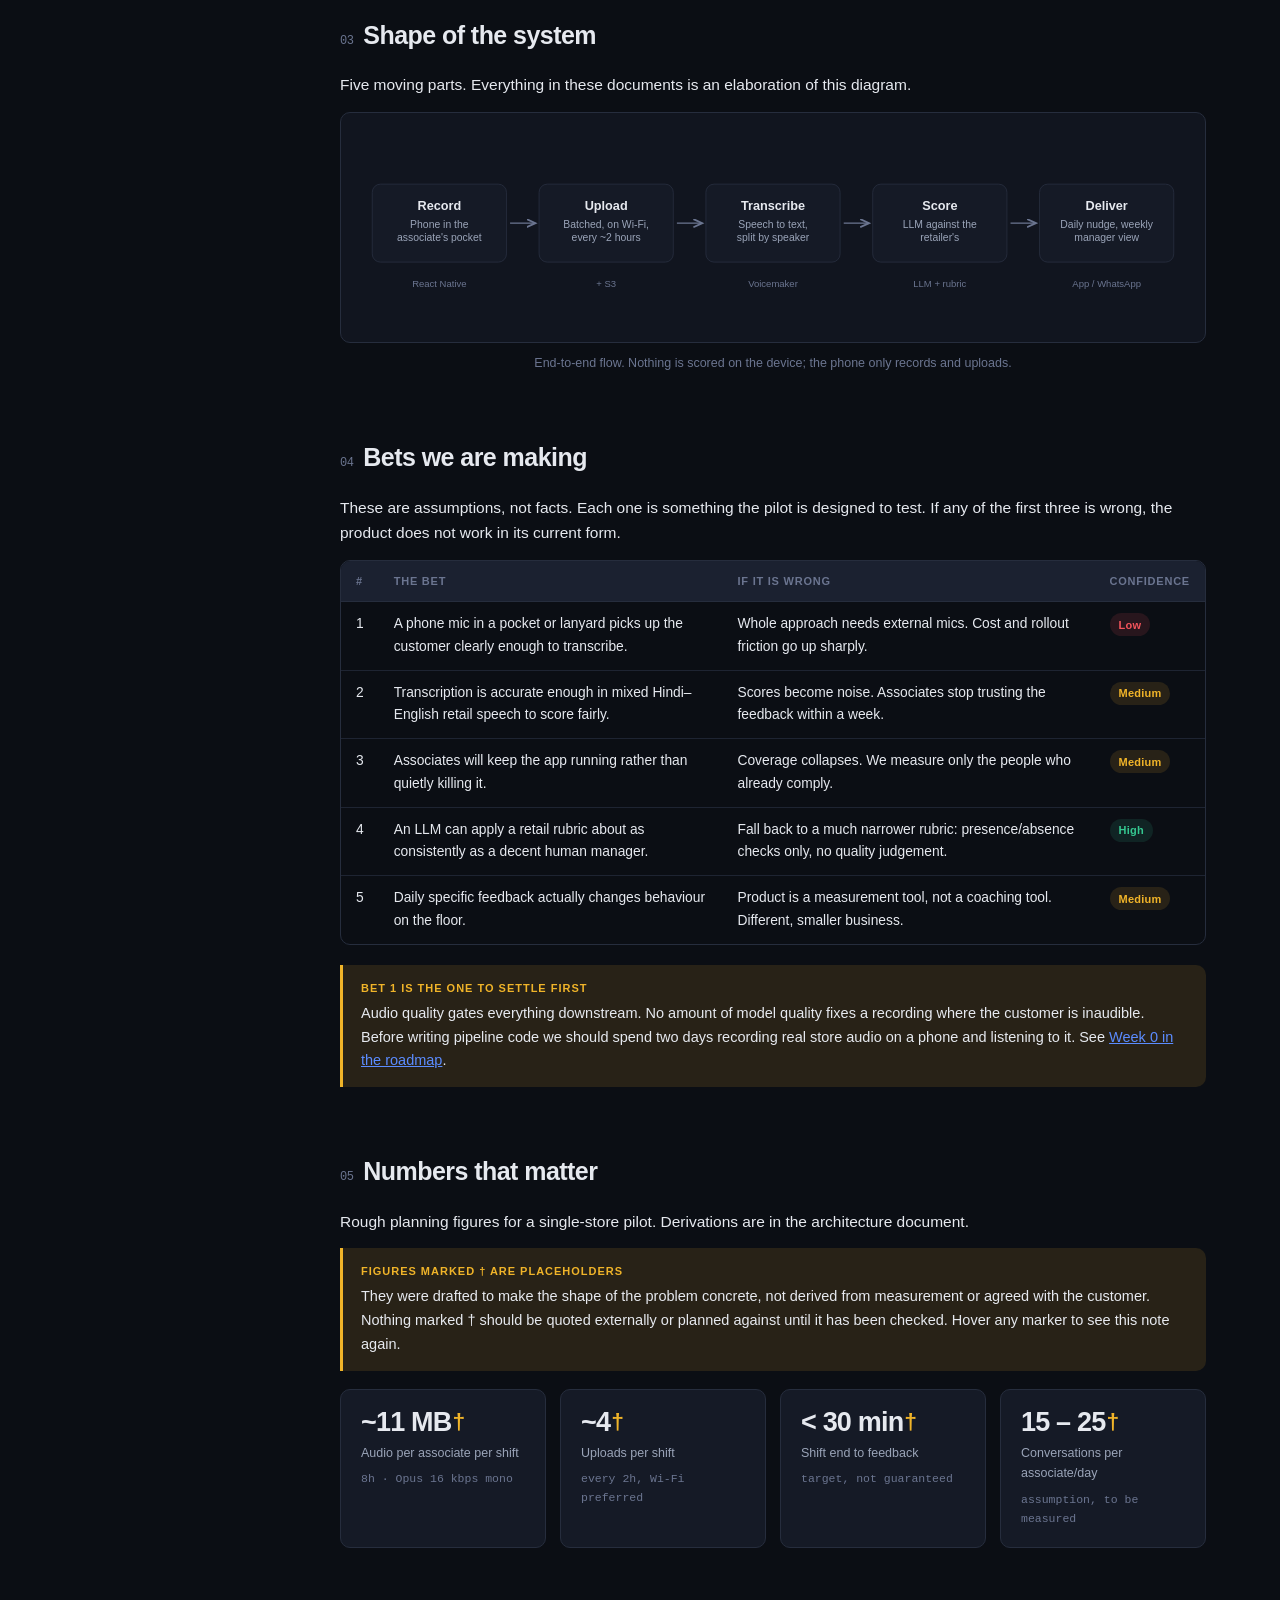
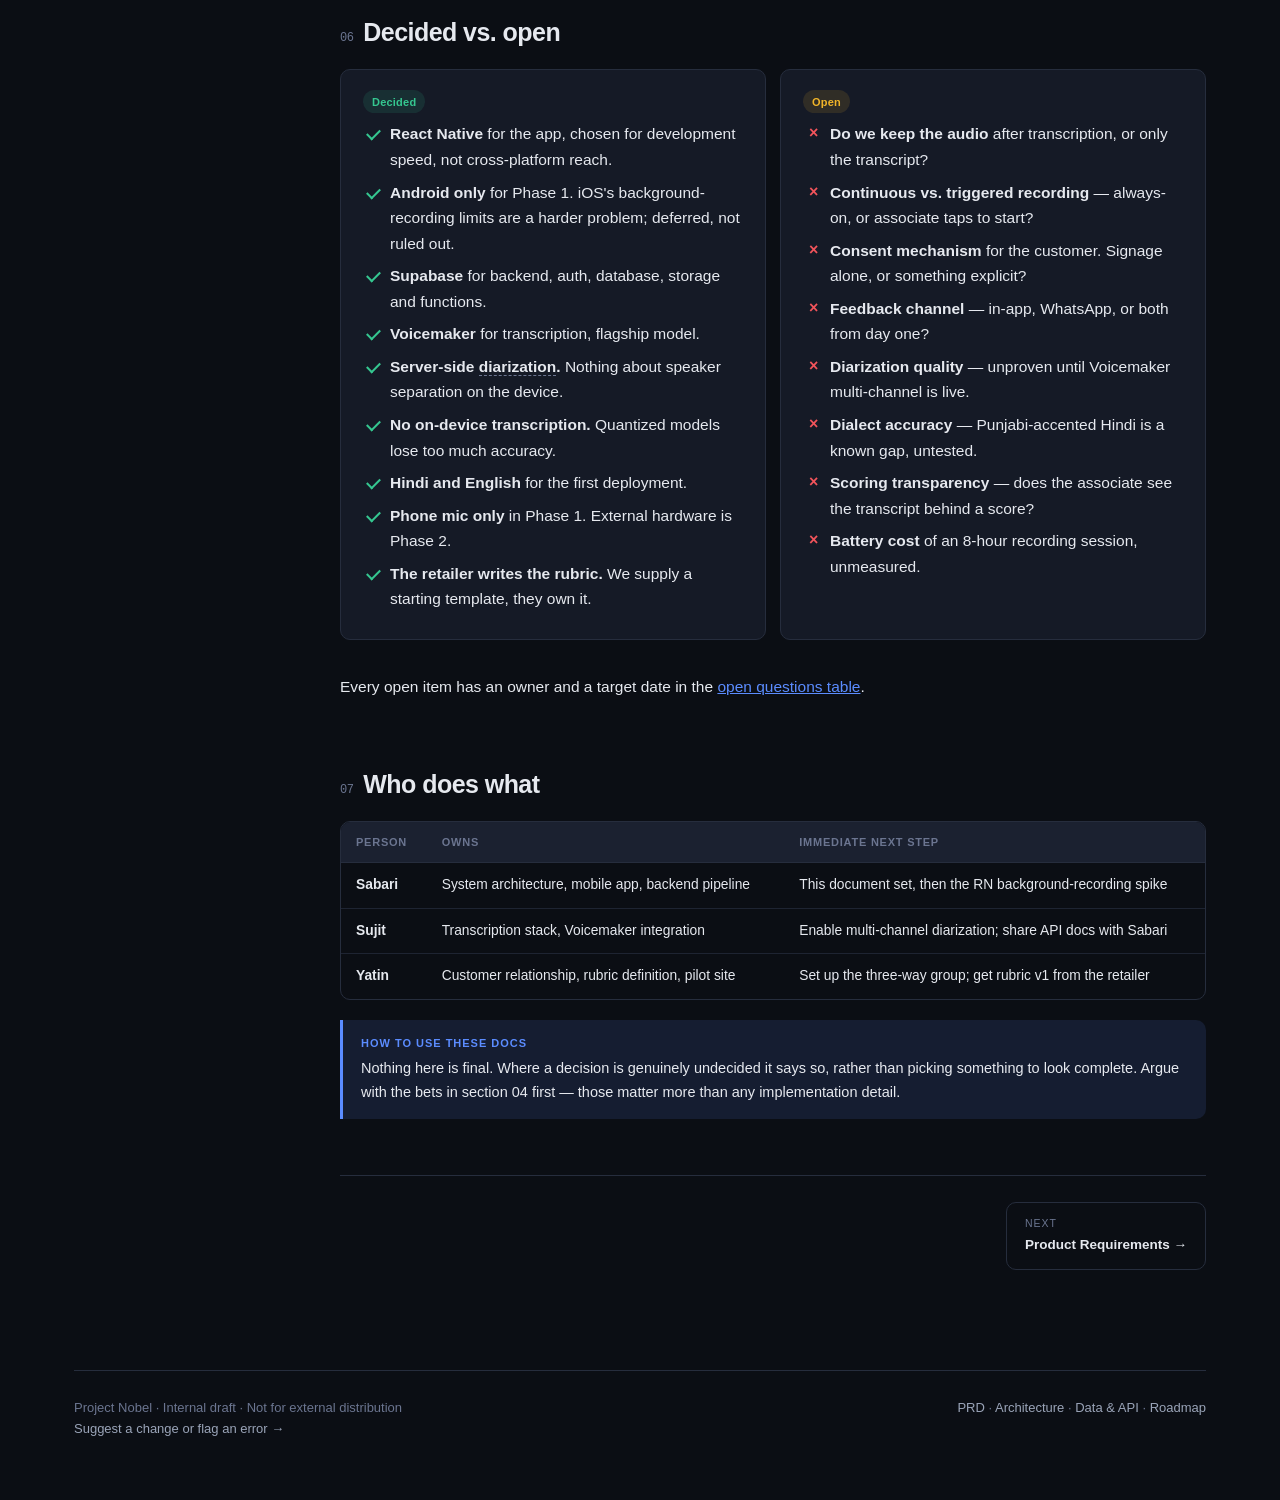
==== commit 81d828ef: "Add interaction layer and correct unverified content UI — interaction patterns ported from interior." ====
--- a/index.html
+++ b/index.html
@@ -232,24 +232,33 @@
       <h2 id="numbers"><span class="section-num">05</span>Numbers that matter</h2>
       <p>Rough planning figures for a single-store pilot. Derivations are in the architecture document.</p>
 
+      <div class="note warn">
+        <div class="t">Figures marked &dagger; are placeholders</div>
+        <p>
+          They were drafted to make the shape of the problem concrete, not derived from measurement
+          or agreed with the customer. Nothing marked &dagger; should be quoted externally or planned
+          against until it has been checked. Hover any marker to see this note again.
+        </p>
+      </div>
+
       <div class="grid g4">
         <div class="stat">
-          <div class="num">~11 MB</div>
+          <div class="num">~11 MB<span class="est">&dagger;</span></div>
           <div class="lbl">Audio per associate per shift</div>
           <div class="sub">8h · Opus 16 kbps mono</div>
         </div>
         <div class="stat">
-          <div class="num">~4</div>
+          <div class="num">~4<span class="est">&dagger;</span></div>
           <div class="lbl">Uploads per shift</div>
           <div class="sub">every 2h, Wi-Fi preferred</div>
         </div>
         <div class="stat">
-          <div class="num">&lt; 30 min</div>
+          <div class="num">&lt; 30 min<span class="est">&dagger;</span></div>
           <div class="lbl">Shift end to feedback</div>
           <div class="sub">target, not guaranteed</div>
         </div>
         <div class="stat">
-          <div class="num">15 – 25</div>
+          <div class="num">15 – 25<span class="est">&dagger;</span></div>
           <div class="lbl">Conversations per associate/day</div>
           <div class="sub">assumption, to be measured</div>
         </div>
@@ -340,11 +349,12 @@
   </div>
 
   <footer class="footer">
-    <div>Project Nobel · Internal draft · Not for external distribution</div>
+    <div>Project Nobel · Internal draft · Not for external distribution<br><a href="https://github.com/Sudo-Yatin/nobell/issues/new" rel="noopener">Suggest a change or flag an error →</a></div>
     <div><a href="prd.html">PRD</a> · <a href="architecture.html">Architecture</a> · <a href="data-model.html">Data &amp; API</a> · <a href="roadmap.html">Roadmap</a></div>
   </footer>
 </div>
 
+<script src="assets/search-index.js"></script>
 <script src="assets/app.js"></script>
 </body>
 </html>
--- a/assets/styles.css
+++ b/assets/styles.css
@@ -29,6 +29,14 @@
 
   --radius: 10px;
   --maxw: 1180px;
+
+  /* motion — ported from interior.dev */
+  --ease-out: cubic-bezier(0.23, 1, 0.32, 1);
+  --ease-in: cubic-bezier(0.4, 0, 1, 1);
+  --t-fast: 150ms;
+  --t-panel: 260ms;
+  --t-drawer: 400ms;
+  --shadow-lg: 0 18px 60px -12px rgba(0, 0, 0, 0.55), 0 0 0 1px var(--border);
 }
 
 [data-theme="light"] {
@@ -51,6 +59,7 @@
   --bad-soft: rgba(196, 48, 58, 0.09);
   --purple: #6d45d8;
   --purple-soft: rgba(109, 69, 216, 0.1);
+  --shadow-lg: 0 18px 60px -12px rgba(16, 24, 40, 0.18), 0 0 0 1px var(--border);
 }
 
 * { box-sizing: border-box; }
@@ -360,19 +369,264 @@
 .tl-when { font-family: var(--mono); font-size: 11.5px; color: var(--text-faint); }
 .tl-what { font-weight: 620; font-size: 15.5px; margin: 2px 0 5px; }
 
-/* responsive */
+/* ============================================================
+   Interaction layer — patterns ported from interior.dev
+   ============================================================ */
+
+.sr-only {
+  position: absolute; width: 1px; height: 1px; padding: 0; margin: -1px;
+  overflow: hidden; clip: rect(0 0 0 0); white-space: nowrap; border: 0;
+}
+
+/* ---------- press depth ---------- */
+.tile, .pagenav a, .icon-btn, .copy-btn, .palette-row {
+  transition: transform var(--t-fast) var(--ease-out),
+              border-color var(--t-fast) var(--ease-out),
+              background var(--t-fast) var(--ease-out),
+              color var(--t-fast) var(--ease-out);
+}
+.tile:active, .pagenav a:active { transform: translateY(1px); }
+.icon-btn:active, .copy-btn:active { transform: translateY(1px) scale(0.97); }
+
+:where(a, button, input, [tabindex]):focus-visible {
+  outline: 2px solid var(--accent);
+  outline-offset: 2px;
+  border-radius: 5px;
+}
+
+/* ---------- sticky header: hide on scroll down ---------- */
+.topbar {
+  transition: transform var(--t-panel) var(--ease-out);
+  will-change: transform;
+}
+.topbar[data-hidden] { transform: translateY(-100%); }
+
+/* ---------- scrim ---------- */
+.scrim {
+  position: fixed; inset: 0; z-index: 90;
+  background: rgba(3, 5, 10, 0.58);
+  backdrop-filter: blur(2px);
+  opacity: 0; pointer-events: none;
+  transition: opacity var(--t-panel) var(--ease-in);
+}
+.scrim[data-on] {
+  opacity: 1; pointer-events: auto;
+  transition: opacity var(--t-panel) var(--ease-out);
+}
+
+/* ---------- burger + drawer ---------- */
+.burger { display: none; }
+.burger-ico { display: grid; gap: 3px; width: 14px; }
+.burger-ico i {
+  display: block; height: 1.5px; background: currentColor; border-radius: 2px;
+  transition: transform var(--t-panel) var(--ease-out), opacity var(--t-fast) var(--ease-out);
+}
+.burger[aria-expanded="true"] .burger-ico i:nth-child(1) { transform: translateY(4.5px) rotate(45deg); }
+.burger[aria-expanded="true"] .burger-ico i:nth-child(2) { opacity: 0; }
+.burger[aria-expanded="true"] .burger-ico i:nth-child(3) { transform: translateY(-4.5px) rotate(-45deg); }
+
+.drawer {
+  position: fixed; top: 0; right: 0; bottom: 0; z-index: 100;
+  width: min(86vw, 330px);
+  background: var(--bg-soft);
+  border-left: 1px solid var(--border);
+  padding: 18px 20px 40px;
+  overflow-y: auto;
+  transform: translateX(100%);
+  transition: transform var(--t-drawer) var(--ease-out);
+  box-shadow: var(--shadow-lg);
+}
+.drawer[data-on] { transform: translateX(0); }
+.drawer-head { display: flex; align-items: center; justify-content: space-between; margin-bottom: 22px; }
+.drawer-title { font-weight: 650; letter-spacing: -0.02em; }
+.drawer-label {
+  font-size: 10.5px; text-transform: uppercase; letter-spacing: 0.1em;
+  color: var(--text-faint); font-weight: 650; margin: 26px 0 8px;
+}
+.drawer-links { display: flex; flex-direction: column; gap: 1px; }
+.drawer-links a {
+  color: var(--text-dim); text-decoration: none;
+  padding: 10px 12px; border-radius: 8px; font-size: 15px;
+}
+.drawer-links a:hover { background: var(--surface-2); color: var(--text); }
+.drawer-links a.active { color: var(--accent); background: var(--accent-soft); font-weight: 550; }
+.drawer-links.sub a { font-size: 13.5px; padding: 7px 12px; color: var(--text-faint); }
+.drawer-links.sub a:hover { color: var(--text-dim); }
+
+/* ---------- command palette ---------- */
+.search-btn { width: auto; padding: 0 9px; gap: 7px; }
+.search-btn kbd {
+  font-family: var(--mono); font-size: 10px; color: var(--text-faint);
+  border: 1px solid var(--border); border-radius: 4px; padding: 1px 4px;
+}
+
+.palette {
+  position: fixed; inset: 0; z-index: 101;
+  display: grid; place-items: start center;
+  padding: 12vh 20px 20px;
+  pointer-events: none;
+}
+.palette[data-on] { pointer-events: auto; }
+.palette-box {
+  width: min(100%, 640px);
+  background: var(--bg-soft);
+  border: 1px solid var(--border);
+  border-radius: 14px;
+  box-shadow: var(--shadow-lg);
+  overflow: hidden;
+  opacity: 0; transform: translateY(-8px) scale(0.985);
+  transition: opacity var(--t-panel) var(--ease-in), transform var(--t-panel) var(--ease-in);
+}
+.palette[data-on] .palette-box {
+  opacity: 1; transform: none;
+  transition: opacity var(--t-panel) var(--ease-out), transform var(--t-panel) var(--ease-out);
+}
+
+.palette-input {
+  display: flex; align-items: center; gap: 11px;
+  padding: 15px 17px; border-bottom: 1px solid var(--border);
+}
+.palette-ico { color: var(--text-faint); font-size: 17px; }
+.palette-input input {
+  flex: 1; background: none; border: 0; outline: none;
+  color: var(--text); font-family: var(--sans); font-size: 15.5px;
+}
+.palette-input input::placeholder { color: var(--text-faint); }
+.palette-input kbd {
+  font-family: var(--mono); font-size: 10px; color: var(--text-faint);
+  border: 1px solid var(--border); border-radius: 4px; padding: 2px 5px;
+}
+
+.palette-list { max-height: min(52vh, 420px); overflow-y: auto; padding: 7px; }
+.palette-group {
+  font-size: 10px; text-transform: uppercase; letter-spacing: 0.1em;
+  color: var(--text-faint); font-weight: 650; padding: 12px 10px 5px;
+}
+.palette-row {
+  display: flex; align-items: baseline; justify-content: space-between; gap: 14px;
+  padding: 9px 11px; border-radius: 8px; text-decoration: none; color: var(--text-dim);
+  scroll-margin: 8px;
+}
+.palette-row.active { background: var(--accent-soft); color: var(--text); }
+.palette-row .pr-t { font-size: 14.5px; }
+.palette-row.active .pr-t { color: var(--text); }
+.palette-row mark { background: none; color: var(--accent); font-weight: 650; }
+.palette-row .pr-m {
+  font-family: var(--mono); font-size: 10.5px; color: var(--text-faint);
+  white-space: nowrap; flex-shrink: 0;
+}
+.palette-row.is-here .pr-t::after {
+  content: "this page"; margin-left: 9px; font-size: 10px; font-family: var(--mono);
+  color: var(--text-faint); border: 1px solid var(--border-soft);
+  padding: 0 5px; border-radius: 4px; vertical-align: 1px;
+}
+.palette-empty { padding: 30px 16px; text-align: center; }
+.palette-empty .pe-t { font-weight: 620; margin-bottom: 5px; }
+.palette-empty .pe-d { font-size: 13px; color: var(--text-faint); }
+
+.palette-foot {
+  display: flex; gap: 18px; padding: 10px 17px;
+  border-top: 1px solid var(--border); background: var(--surface-2);
+  font-size: 11.5px; color: var(--text-faint);
+}
+.palette-foot kbd {
+  font-family: var(--mono); font-size: 10px;
+  border: 1px solid var(--border); border-radius: 4px; padding: 1px 4px; margin-right: 3px;
+}
+
+/* ---------- copy button ---------- */
+.pre-wrap { position: relative; }
+.pre-wrap pre { margin-bottom: 18px; }
+.copy-btn {
+  position: absolute; top: 10px; right: 10px;
+  background: var(--surface-2); border: 1px solid var(--border);
+  color: var(--text-dim); border-radius: 7px;
+  font-family: var(--sans); font-size: 11.5px; font-weight: 550;
+  padding: 5px 10px; cursor: pointer;
+  opacity: 0; transition: opacity var(--t-fast) var(--ease-out), color var(--t-fast) var(--ease-out);
+}
+.pre-wrap:hover .copy-btn, .copy-btn:focus-visible { opacity: 1; }
+.copy-btn:hover { color: var(--text); border-color: var(--text-faint); }
+.copy-btn[data-copied] { color: var(--good); border-color: var(--good); opacity: 1; }
+.copy-btn[data-copied] .cb-label::before {
+  content: "✓ "; font-weight: 700;
+  animation: cb-draw 260ms var(--ease-out);
+}
+@keyframes cb-draw { from { opacity: 0; transform: scale(0.7); } to { opacity: 1; transform: none; } }
+
+/* ---------- tooltips + glossary ---------- */
+.gl {
+  border-bottom: 1px dashed var(--text-faint);
+  cursor: help;
+}
+.gl:hover { border-bottom-color: var(--accent); color: var(--text); }
+
+.est {
+  color: var(--warn); cursor: help; font-weight: 600;
+  font-size: 0.85em; vertical-align: 2px; margin-left: 1px;
+}
+
+.tip {
+  position: fixed; z-index: 120; max-width: 320px;
+  background: var(--surface); color: var(--text-dim);
+  border: 1px solid var(--border); border-radius: 9px;
+  padding: 10px 13px; font-size: 13px; line-height: 1.52;
+  box-shadow: var(--shadow-lg);
+  pointer-events: none;
+  opacity: 0; transform: translateY(3px) scale(0.98);
+  transition: opacity 120ms var(--ease-in), transform 120ms var(--ease-in);
+}
+.tip[data-on] {
+  opacity: 1; transform: none;
+  transition: opacity 160ms var(--ease-out), transform 160ms var(--ease-out);
+}
+/* second tooltip within the 400ms warm window snaps rather than rises */
+.tip[data-warm="1"] { transition-duration: 90ms; }
+
+/* ---------- sortable tables ---------- */
+th.th-sort { cursor: pointer; user-select: none; position: relative; padding-right: 26px; }
+th.th-sort:hover { color: var(--text-dim); }
+th.th-sort::after {
+  content: "↕"; position: absolute; right: 12px; top: 50%; transform: translateY(-50%);
+  opacity: 0.35; font-size: 11px;
+}
+th.th-sort[aria-sort="ascending"]::after { content: "↑"; opacity: 1; color: var(--accent); }
+th.th-sort[aria-sort="descending"]::after { content: "↓"; opacity: 1; color: var(--accent); }
+
+/* ---------- responsive ---------- */
 @media (max-width: 940px) {
   .layout { grid-template-columns: 1fr; gap: 0; }
   .toc { display: none; }
   .g3, .g4, .g2, .tiles { grid-template-columns: 1fr; }
   .kv { grid-template-columns: 1fr; }
   .kv dt { margin-top: 10px; }
-  .nav { display: none; }
+  .nav a { display: none; }
+  .nav { margin-left: auto; }
+  .burger { display: grid; }
+  .search-btn kbd { display: none; }
+  .hero { padding: 46px 0 34px; }
+  .meta-row { gap: 18px; }
+  .palette { padding: 8vh 14px 14px; }
+  .copy-btn { opacity: 1; }
+}
+
+/* ---------- reduced motion ---------- */
+@media (prefers-reduced-motion: reduce) {
+  html { scroll-behavior: auto; }
+  *, *::before, *::after {
+    animation-duration: 0.001ms !important;
+    animation-iteration-count: 1 !important;
+    transition-duration: 0.001ms !important;
+  }
+  .topbar[data-hidden] { transform: none; }
 }
 
 /* print */
 @media print {
   .topbar, .toc, .pagenav, .icon-btn { display: none !important; }
+  .scrim, .drawer, .palette, .tip, .copy-btn, .burger { display: none !important; }
+  .gl { border-bottom: 0; }
+  .est { color: #666; }
   body { background: #fff; color: #000; font-size: 11pt; }
   .layout { display: block; padding: 0; }
   .card, .stat, pre, .diagram, .table-wrap { break-inside: avoid; border-color: #ccc; }
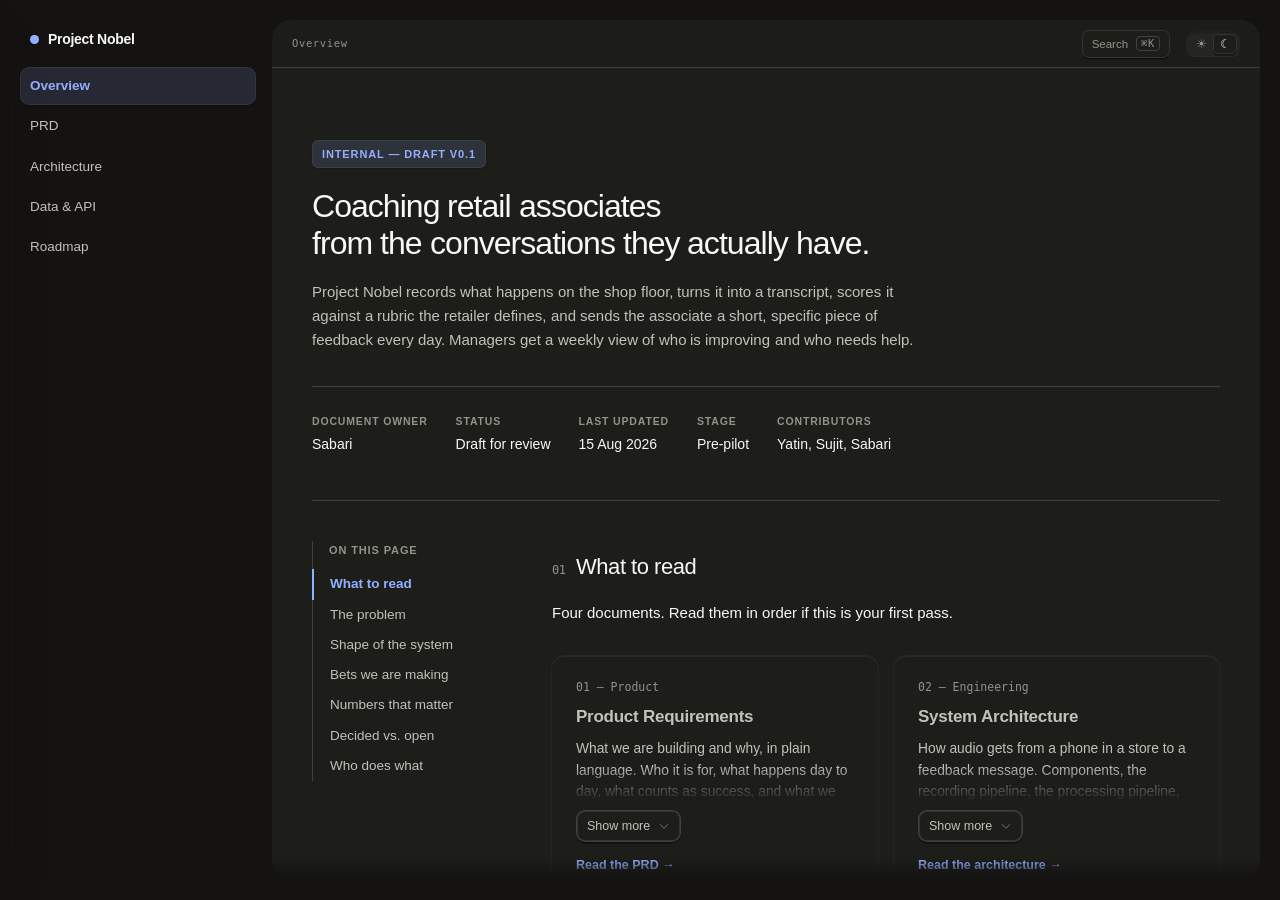
==== commit af18794b: "Rebuild docs site on interior.dev design language. Replace the custom Nobel shell with interior beze" ====
--- a/index.html
+++ b/index.html
@@ -1,31 +1,42 @@
 <!DOCTYPE html>
-<html lang="en" data-theme="dark">
+<html lang="en" class="dark">
 <head>
 <meta charset="utf-8">
 <meta name="viewport" content="width=device-width, initial-scale=1">
 <title>Project Nobel — Documentation</title>
 <meta name="description" content="Project Nobel: retail sales coaching from real floor conversations. Product and architecture documentation.">
 <link rel="stylesheet" href="assets/styles.css">
+<link rel="icon" href="assets/favicon.svg" type="image/svg+xml">
 </head>
 <body>
 
-<header class="topbar">
-  <div class="topbar-inner">
-    <a class="brand" href="index.html">
-      <span class="brand-dot"></span> Project Nobel <small>Docs</small>
-    </a>
-    <nav class="nav">
+<div class="app-shell">
+  <aside class="site-sidebar" aria-label="Documentation">
+    <a class="sidebar-brand" href="index.html"><span class="brand-mark"></span> Project Nobel</a>
+    <nav class="sidebar-nav">
       <a href="index.html" class="active">Overview</a>
       <a href="prd.html">PRD</a>
       <a href="architecture.html">Architecture</a>
       <a href="data-model.html">Data &amp; API</a>
       <a href="roadmap.html">Roadmap</a>
-      <button class="icon-btn" data-theme-toggle type="button">◐</button>
     </nav>
-  </div>
-  <div class="progress"></div>
-</header>
-
+  </aside>
+  <div class="panel-column">
+    <div class="doc-panel mat-panel scroll-inset" id="doc-scroll">
+      <header class="doc-header">
+        <button class="mat-cap press mobile-nav-btn" type="button" aria-label="Open navigation" aria-expanded="false"><span class="burger-ico" aria-hidden="true"><i></i><i></i><i></i></span></button>
+        <span class="doc-breadcrumb meta">Overview</span>
+        <span class="header-spacer"></span>
+        <button class="mat-cap press search-trigger" type="button" aria-label="Search documentation"><span>Search</span><kbd class="meta">⌘K</kbd></button>
+        <div class="theme-toggle mat-well" role="group" aria-label="Theme">
+          <span class="theme-cap mat-cap" aria-hidden="true"></span>
+          <button type="button" data-theme-light aria-label="Light" aria-pressed="false">☀</button>
+          <button type="button" data-theme-dark aria-label="Dark" aria-pressed="true">☾</button>
+        </div>
+        <div class="progress-track" aria-hidden="true"><div class="progress"></div></div>
+      </header>
+      <div class="doc-fade-top"></div>
+      <div class="doc-body">
 <div class="wrap">
 
   <section class="hero">
@@ -338,10 +349,15 @@
       </div>
 
       <div class="pagenav">
-        <span></span>
-        <a href="prd.html">
-          <div class="k">Next</div>
-          <div class="v">Product Requirements →</div>
+        <a class="press-depth pagenav-btn pagenav-next" href="prd.html">
+          <span class="press-depth-base" aria-hidden="true"></span>
+          <span class="press-depth-face">
+            <span class="press-depth-highlight" aria-hidden="true"></span>
+            <span class="pagenav-inner">
+              <span class="k">Next</span>
+              <span class="v">Product Requirements →</span>
+            </span>
+          </span>
         </a>
       </div>
 
@@ -353,6 +369,11 @@
     <div><a href="prd.html">PRD</a> · <a href="architecture.html">Architecture</a> · <a href="data-model.html">Data &amp; API</a> · <a href="roadmap.html">Roadmap</a></div>
   </footer>
 </div>
+      </div>
+      <div class="doc-fade-bottom"></div>
+    </div>
+  </div>
+</div>
 
 <script src="assets/search-index.js"></script>
 <script src="assets/app.js"></script>
--- a/assets/styles.css
+++ b/assets/styles.css
@@ -1,635 +1,1642 @@
-/* Project Nobel — shared stylesheet
-   Self-contained. No external fonts, no CDNs. Works offline. */
+/* Project Nobel — interior.dev design language (globals + docs shell + components)
+   Source: https://github.com/ddoemonn/interior — DESIGN.md, globals.css, shipped components */
 
 :root {
-  --bg: #0b0e14;
-  --bg-soft: #11151f;
-  --surface: #151a26;
-  --surface-2: #1b2130;
-  --border: #262d3d;
-  --border-soft: #1e2432;
-
-  --text: #e6e9ef;
-  --text-dim: #9aa4b8;
-  --text-faint: #6b7590;
-
-  --accent: #5b8cff;
-  --accent-soft: rgba(91, 140, 255, 0.12);
-  --good: #35c790;
-  --good-soft: rgba(53, 199, 144, 0.12);
-  --warn: #f0b429;
-  --warn-soft: rgba(240, 180, 41, 0.12);
-  --bad: #f2545b;
-  --bad-soft: rgba(242, 84, 91, 0.12);
-  --purple: #a78bfa;
-  --purple-soft: rgba(167, 139, 250, 0.12);
+  --bezel: #efeeea;
+  --panel: #ffffff;
+  --well: #f6f6f4;
+  --sub: #fafafa;
+
+  --hairline: rgba(0, 0, 0, 0.14);
+  --hairline-strong: rgba(0, 0, 0, 0.26);
+
+  --ink: #131313;
+  --ink-2: #454545;
+  --ink-3: #6e6e6e;
+
+  --accent: #4568ff;
+  --accent-soft: #edf1ff;
+  --moss: #3d7a4e;
+  --moss-soft: rgba(61, 122, 78, 0.12);
+  --flag: #c0442f;
+  --flag-soft: rgba(192, 68, 47, 0.11);
+  --warn: #a4700a;
+  --warn-soft: rgba(164, 112, 10, 0.11);
+
+  --shadow-float: 0 28px 56px -24px rgba(0, 0, 0, 0.22), 0 0 0 1px rgba(0, 0, 0, 0.06);
+  --shadow-lift: 0 1px 2px rgba(0, 0, 0, 0.04), 0 0 0 1px rgba(0, 0, 0, 0.11);
+  --shadow-well: inset 0 1px 2px rgba(0, 0, 0, 0.05), inset 0 0 0 1px rgba(0, 0, 0, 0.1);
+  --shadow-cap: 0 1.5px 0 rgba(0, 0, 0, 0.09), inset 0 0 0 1px rgba(0, 0, 0, 0.11);
+  --shadow-row: inset 0 0 0 1px rgba(0, 0, 0, 0.07), 0 1px 2px rgba(0, 0, 0, 0.05);
 
   --mono: ui-monospace, "SF Mono", SFMono-Regular, Menlo, Consolas, monospace;
   --sans: -apple-system, BlinkMacSystemFont, "Segoe UI", Roboto, Helvetica, Arial, sans-serif;
 
-  --radius: 10px;
-  --maxw: 1180px;
-
-  /* motion — ported from interior.dev */
+  --radius-sm: 5px;
+  --radius-md: 9px;
+  --radius-lg: 14px;
+  --radius-panel: 20px;
+  --content-max: 1160px;
+
   --ease-out: cubic-bezier(0.23, 1, 0.32, 1);
   --ease-in: cubic-bezier(0.4, 0, 1, 1);
   --t-fast: 150ms;
   --t-panel: 260ms;
   --t-drawer: 400ms;
-  --shadow-lg: 0 18px 60px -12px rgba(0, 0, 0, 0.55), 0 0 0 1px var(--border);
-}
-
-[data-theme="light"] {
-  --bg: #f7f8fa;
-  --bg-soft: #ffffff;
-  --surface: #ffffff;
-  --surface-2: #f2f4f8;
-  --border: #dfe3ea;
-  --border-soft: #e9ecf1;
-  --text: #1a1f2b;
-  --text-dim: #55607a;
-  --text-faint: #8590a8;
-  --accent: #2c5fe0;
-  --accent-soft: rgba(44, 95, 224, 0.09);
-  --good: #128a5f;
-  --good-soft: rgba(18, 138, 95, 0.1);
-  --warn: #a4700a;
-  --warn-soft: rgba(164, 112, 10, 0.11);
-  --bad: #c4303a;
-  --bad-soft: rgba(196, 48, 58, 0.09);
-  --purple: #6d45d8;
-  --purple-soft: rgba(109, 69, 216, 0.1);
-  --shadow-lg: 0 18px 60px -12px rgba(16, 24, 40, 0.18), 0 0 0 1px var(--border);
+}
+
+html.dark {
+  color-scheme: dark;
+  --bezel: #141312;
+  --panel: #1d1d1a;
+  --well: #252522;
+  --sub: #1a1a17;
+
+  --hairline: rgba(255, 255, 255, 0.16);
+  --hairline-strong: rgba(255, 255, 255, 0.28);
+
+  --ink: #f8f8f4;
+  --ink-2: #c2c2ba;
+  --ink-3: #93938b;
+
+  --accent: #93b0ff;
+  --accent-soft: rgba(147, 176, 255, 0.14);
+  --moss: #5bd79c;
+  --moss-soft: rgba(91, 215, 156, 0.12);
+  --flag: #f5897f;
+  --flag-soft: rgba(245, 137, 127, 0.12);
+  --warn: #d4a84a;
+  --warn-soft: rgba(212, 168, 74, 0.12);
+
+  --shadow-float: 0 28px 56px -22px rgba(0, 0, 0, 0.7), 0 0 0 1px rgba(255, 255, 255, 0.05);
+  --shadow-lift: 0 1px 2px rgba(0, 0, 0, 0.4), inset 0 1px 0 rgba(255, 255, 255, 0.05), 0 0 0 1px rgba(255, 255, 255, 0.05);
+  --shadow-well: inset 0 1px 3px rgba(0, 0, 0, 0.4), inset 0 0 0 1px rgba(255, 255, 255, 0.03);
+  --shadow-cap: 0 1.5px 0 rgba(0, 0, 0, 0.5), inset 0 0 0 1px rgba(255, 255, 255, 0.1);
+  --shadow-row: inset 0 0 0 1px rgba(255, 255, 255, 0.06), 0 1px 2px rgba(0, 0, 0, 0.25);
+}
+
+html:not(.dark) {
+  color-scheme: light;
 }
 
 * { box-sizing: border-box; }
-
-html { scroll-behavior: smooth; scroll-padding-top: 90px; }
 
 body {
   margin: 0;
-  background: var(--bg);
-  color: var(--text);
+  background: var(--bezel);
+  color: var(--ink);
   font-family: var(--sans);
-  font-size: 15.5px;
+  font-size: 15px;
   line-height: 1.65;
   -webkit-font-smoothing: antialiased;
-}
-
-/* ---------- top bar ---------- */
-.topbar {
+  text-rendering: optimizeLegibility;
+}
+
+::selection {
+  background: var(--accent-soft);
+  color: var(--ink);
+}
+
+/* ── interior materials ── */
+.mat-panel { background: var(--panel); box-shadow: var(--shadow-lift); }
+.mat-float { background: var(--panel); box-shadow: var(--shadow-float); }
+.mat-well { background: var(--well); box-shadow: var(--shadow-well); }
+.mat-cap {
+  background: var(--panel);
+  box-shadow: var(--shadow-cap);
+}
+.mat-row { background: var(--well); box-shadow: var(--shadow-row); }
+
+.meta {
+  font-family: var(--mono);
+  font-size: 10.5px;
+  line-height: 1;
+  letter-spacing: 0.06em;
+  font-variant-numeric: tabular-nums;
+}
+
+.tnum {
+  font-variant-numeric: tabular-nums;
+  font-feature-settings: "tnum" 1;
+}
+
+.press {
+  transition: transform 0.12s var(--ease-out), background-color 0.15s ease, color 0.15s ease, border-color 0.15s ease;
+}
+.press:active { transform: translateY(1px); }
+
+:where(a, button, input, [tabindex]):focus-visible {
+  outline: 2px solid var(--accent);
+  outline-offset: 1px;
+}
+
+/* ── scrollbars (interior globals) ── */
+::-webkit-scrollbar { width: 3px; height: 3px; }
+::-webkit-scrollbar-track, ::-webkit-scrollbar-corner { background: transparent; }
+::-webkit-scrollbar-thumb {
+  background-color: color-mix(in oklab, var(--ink) 12%, transparent);
+  border-radius: 999px;
+}
+::-webkit-scrollbar-thumb:hover {
+  background-color: color-mix(in oklab, var(--ink) 26%, transparent);
+}
+.scroll-inset::-webkit-scrollbar-track { margin-block: 20px; }
+@supports (-moz-appearance: none) {
+  * {
+    scrollbar-width: thin;
+    scrollbar-color: color-mix(in oklab, var(--ink) 12%, transparent) transparent;
+  }
+}
+
+.fade-y {
+  -webkit-mask-image: linear-gradient(to bottom, transparent, black 14px, black calc(100% - 22px), transparent);
+  mask-image: linear-gradient(to bottom, transparent, black 14px, black calc(100% - 22px), transparent);
+}
+
+/* ── app shell (interior docs layout) ── */
+.app-shell {
+  position: fixed;
+  inset: 0;
+  display: flex;
+  gap: 12px;
+  padding: 12px;
+  overflow: hidden;
+}
+
+@media (min-width: 640px) {
+  .app-shell { gap: 16px; padding: 20px; }
+}
+
+.site-sidebar {
+  display: none;
+  width: 236px;
+  flex-shrink: 0;
+  height: 100%;
+  overflow-y: auto;
+  overscroll-behavior: contain;
+}
+
+@media (min-width: 1024px) {
+  .site-sidebar { display: block; }
+}
+
+.sidebar-brand {
+  display: flex;
+  align-items: center;
+  gap: 9px;
+  padding: 8px 10px;
+  margin-bottom: 8px;
+  font-weight: 600;
+  font-size: 14px;
+  letter-spacing: -0.02em;
+  color: var(--ink);
+  text-decoration: none;
+}
+
+.brand-mark {
+  width: 9px;
+  height: 9px;
+  border-radius: var(--radius-sm);
+  background: var(--accent);
+  box-shadow: var(--shadow-row);
+}
+
+.sidebar-nav {
+  display: flex;
+  flex-direction: column;
+  gap: 2px;
+}
+
+.sidebar-nav a {
+  display: block;
+  padding: 8px 10px;
+  border-radius: var(--radius-md);
+  font-size: 13.5px;
+  color: var(--ink-2);
+  text-decoration: none;
+  transition: background 0.12s, color 0.12s;
+}
+
+.sidebar-nav a:hover {
+  background: var(--well);
+  color: var(--ink);
+}
+
+.sidebar-nav a.active {
+  background: var(--accent-soft);
+  color: var(--accent);
+  font-weight: 550;
+  box-shadow: var(--shadow-row);
+}
+
+.panel-column {
+  min-width: 0;
+  flex: 1;
+  height: 100%;
+}
+
+.doc-panel {
+  height: 100%;
+  overflow-y: auto;
+  overflow-x: hidden;
+  overscroll-behavior: contain;
+  border-radius: var(--radius-panel);
+  -webkit-mask-image: linear-gradient(
+    to bottom,
+    black,
+    black calc(100% - 22px),
+    transparent
+  );
+  mask-image: linear-gradient(
+    to bottom,
+    black,
+    black calc(100% - 22px),
+    transparent
+  );
+}
+
+/* ── doc header (sticky-header + reading-progress) ── */
+.doc-header {
   position: sticky;
   top: 0;
-  z-index: 50;
-  background: color-mix(in srgb, var(--bg) 88%, transparent);
-  backdrop-filter: saturate(160%) blur(12px);
-  border-bottom: 1px solid var(--border);
-}
-.topbar-inner {
-  max-width: var(--maxw);
+  z-index: 20;
+  display: flex;
+  align-items: center;
+  gap: 10px;
+  height: 48px;
+  padding: 0 16px;
+  border-bottom: 1px solid var(--hairline);
+  background: color-mix(in srgb, var(--panel) 85%, transparent);
+  backdrop-filter: blur(12px);
+  transition: transform var(--t-panel) var(--ease-out);
+}
+
+@media (min-width: 640px) {
+  .doc-header { gap: 16px; padding: 0 20px; }
+}
+
+.doc-header[data-hidden] { transform: translateY(-100%); }
+
+.doc-breadcrumb {
+  color: var(--ink-3);
+  white-space: nowrap;
+}
+
+@media (min-width: 1024px) {
+  .doc-breadcrumb { display: block; }
+}
+
+.header-spacer { flex: 1; }
+
+.mobile-nav-btn {
+  display: grid;
+  place-items: center;
+  width: 28px;
+  height: 28px;
+  padding: 0;
+  border: 0;
+  border-radius: 6px;
+  color: var(--ink-2);
+  cursor: pointer;
+}
+
+@media (min-width: 1024px) {
+  .mobile-nav-btn { display: none; }
+}
+
+.burger-ico { display: grid; gap: 3px; width: 14px; }
+.burger-ico i {
+  display: block;
+  height: 1.5px;
+  background: currentColor;
+  border-radius: 2px;
+  transition: transform var(--t-panel) var(--ease-out), opacity var(--t-fast) var(--ease-out);
+}
+.mobile-nav-btn[aria-expanded="true"] .burger-ico i:nth-child(1) { transform: translateY(4.5px) rotate(45deg); }
+.mobile-nav-btn[aria-expanded="true"] .burger-ico i:nth-child(2) { opacity: 0; }
+.mobile-nav-btn[aria-expanded="true"] .burger-ico i:nth-child(3) { transform: translateY(-4.5px) rotate(-45deg); }
+
+.search-trigger {
+  display: flex;
+  align-items: center;
+  gap: 8px;
+  height: 28px;
+  padding: 0 10px;
+  border: 0;
+  border-radius: 7px;
+  font-size: 11.5px;
+  color: var(--ink-3);
+  cursor: pointer;
+}
+
+.search-trigger:hover { color: var(--ink-2); }
+
+.search-trigger kbd {
+  padding: 1px 4px;
+  border: 1px solid var(--hairline);
+  border-radius: 4px;
+  color: var(--ink-3);
+}
+
+@media (max-width: 639px) {
+  .search-trigger kbd { display: none; }
+}
+
+.theme-toggle {
+  position: relative;
+  display: flex;
+  align-items: center;
+  width: 54px;
+  height: 26px;
+  padding: 3px;
+  border-radius: 8px;
+}
+
+.theme-cap {
+  position: absolute;
+  left: 3px;
+  top: 3px;
+  width: 24px;
+  height: 20px;
+  border-radius: var(--radius-sm);
+  transition: transform 220ms var(--ease-out);
+  pointer-events: none;
+}
+
+html.dark .theme-cap { transform: translateX(24px); }
+
+.theme-toggle button {
+  position: relative;
+  z-index: 1;
+  display: grid;
+  place-items: center;
+  width: 24px;
+  height: 20px;
+  padding: 0;
+  border: 0;
+  border-radius: var(--radius-sm);
+  background: transparent;
+  font-size: 12px;
+  color: var(--ink-3);
+  cursor: pointer;
+}
+
+html:not(.dark) .theme-toggle [data-theme-light] { color: var(--ink); }
+html.dark .theme-toggle [data-theme-dark] { color: var(--ink); }
+
+.progress-track {
+  position: absolute;
+  bottom: 0;
+  left: 0;
+  right: 0;
+  height: 3px;
+  background: transparent;
+}
+
+.progress {
+  height: 3px;
+  width: 0%;
+  border-radius: 2px;
+  background: var(--accent);
+  transform-origin: left;
+  transition: width 0.2s var(--ease-out);
+}
+
+.doc-fade-top,
+.doc-fade-bottom {
+  display: none;
+}
+
+.doc-body { min-height: 100%; }
+
+/* ── content column ── */
+.wrap {
+  max-width: 1240px;
+  width: 100%;
   margin: 0 auto;
   padding: 0 24px;
-  height: 58px;
-  display: flex;
-  align-items: center;
-  gap: 22px;
-}
-.brand {
-  display: flex; align-items: center; gap: 9px;
-  font-weight: 650; letter-spacing: -0.02em;
-  text-decoration: none; color: var(--text);
-  white-space: nowrap;
-}
-.brand-dot {
-  width: 9px; height: 9px; border-radius: 50%;
-  background: var(--accent);
-  box-shadow: 0 0 0 3px var(--accent-soft);
-}
-.brand small {
-  font-weight: 450; color: var(--text-faint);
-  font-size: 11px; letter-spacing: 0.06em; text-transform: uppercase;
-  border-left: 1px solid var(--border); padding-left: 9px; margin-left: 2px;
-}
-.nav { display: flex; gap: 2px; margin-left: auto; align-items: center; flex-wrap: wrap; }
-.nav a {
-  color: var(--text-dim); text-decoration: none;
-  font-size: 13.5px; padding: 6px 11px; border-radius: 7px;
-  transition: background 0.12s, color 0.12s;
-}
-.nav a:hover { color: var(--text); background: var(--surface-2); }
-.nav a.active { color: var(--accent); background: var(--accent-soft); font-weight: 550; }
-
-.icon-btn {
-  background: transparent; border: 1px solid var(--border);
-  color: var(--text-dim); width: 32px; height: 32px;
-  border-radius: 7px; cursor: pointer; font-size: 14px;
-  display: grid; place-items: center; margin-left: 8px;
-  transition: all 0.12s;
-}
-.icon-btn:hover { color: var(--text); border-color: var(--text-faint); }
-
-/* reading progress */
-.progress {
-  position: absolute; bottom: -1px; left: 0; height: 2px;
-  background: var(--accent); width: 0%;
-}
-
-/* ---------- layout ---------- */
-.wrap { max-width: var(--maxw); margin: 0 auto; padding: 0 24px; }
+}
+
+@media (min-width: 640px) {
+  .wrap { padding: 0 40px; }
+}
 
 .layout {
   display: grid;
-  grid-template-columns: 218px minmax(0, 1fr);
-  gap: 48px;
+  grid-template-columns: 200px minmax(0, 1fr);
+  gap: 40px;
   align-items: start;
   padding: 40px 0 100px;
 }
+
+main {
+  min-width: 0;
+  max-width: none;
+}
+
+@media (max-width: 940px) {
+  .layout { grid-template-columns: 1fr; gap: 0; }
+}
+
 .toc {
-  position: sticky; top: 88px;
+  position: sticky;
+  top: 24px;
   font-size: 13.5px;
-  border-left: 1px solid var(--border);
   padding-left: 16px;
-}
+  border-left: 1px solid var(--hairline);
+}
+
+@media (max-width: 940px) {
+  .toc { display: none; }
+}
+
 .toc-label {
-  font-size: 10.5px; text-transform: uppercase; letter-spacing: 0.1em;
-  color: var(--text-faint); font-weight: 650; margin-bottom: 10px;
-}
+  margin-bottom: 10px;
+  font-size: 11px;
+  font-weight: 600;
+  letter-spacing: 0.08em;
+  text-transform: uppercase;
+  color: var(--ink-3);
+}
+
 .toc a {
-  display: block; color: var(--text-dim); text-decoration: none;
-  padding: 4px 0; border-left: 2px solid transparent; margin-left: -18px; padding-left: 16px;
+  display: block;
+  margin-left: -17px;
+  padding: 4px 0 4px 16px;
+  border-left: 2px solid transparent;
+  color: var(--ink-2);
+  text-decoration: none;
   transition: color 0.12s, border-color 0.12s;
 }
-.toc a:hover { color: var(--text); }
-.toc a.active { color: var(--accent); border-left-color: var(--accent); font-weight: 550; }
+
+.toc a:hover { color: var(--ink); }
+.toc a.active {
+  border-left-color: var(--accent);
+  color: var(--accent);
+  font-weight: 550;
+}
+
 .toc a.sub { padding-left: 28px; font-size: 12.5px; }
 
-/* ---------- hero ---------- */
-.hero { padding: 72px 0 44px; border-bottom: 1px solid var(--border); }
+/* ── hero ── */
+.hero {
+  padding: 48px 0 44px;
+  border-bottom: 1px solid var(--hairline);
+}
+
+@media (min-width: 640px) {
+  .hero { padding: 72px 0 44px; }
+}
+
 .eyebrow {
-  display: inline-flex; align-items: center; gap: 8px;
-  font-size: 11px; font-weight: 650; letter-spacing: 0.12em; text-transform: uppercase;
-  color: var(--accent); background: var(--accent-soft);
-  padding: 5px 12px; border-radius: 100px; margin-bottom: 20px;
-}
+  display: inline-flex;
+  align-items: center;
+  gap: 8px;
+  margin-bottom: 20px;
+  padding: 5px 10px;
+  border-radius: 6px;
+  font-size: 11px;
+  font-weight: 600;
+  letter-spacing: 0.08em;
+  text-transform: uppercase;
+  color: var(--accent);
+  background: var(--accent-soft);
+  box-shadow: var(--shadow-row);
+}
+
 h1 {
-  font-size: clamp(32px, 5vw, 46px); line-height: 1.12;
-  letter-spacing: -0.032em; font-weight: 700; margin: 0 0 18px;
-}
-.lede { font-size: 18px; color: var(--text-dim); max-width: 62ch; margin: 0; line-height: 1.6; }
+  margin: 0 0 18px;
+  font-size: clamp(27px, 5vw, 32px);
+  font-weight: 500;
+  line-height: 1.15;
+  letter-spacing: -0.03em;
+}
+
+.lede {
+  margin: 0;
+  max-width: 75ch;
+  font-size: 15px;
+  line-height: 1.6;
+  color: var(--ink-2);
+}
 
 .meta-row {
-  display: flex; flex-wrap: wrap; gap: 28px;
-  margin-top: 34px; padding-top: 26px; border-top: 1px solid var(--border-soft);
-}
+  display: flex;
+  flex-wrap: wrap;
+  gap: 28px;
+  margin-top: 34px;
+  padding-top: 26px;
+  border-top: 1px solid var(--hairline);
+}
+
 .meta-item .k {
-  font-size: 10.5px; text-transform: uppercase; letter-spacing: 0.1em;
-  color: var(--text-faint); font-weight: 650; margin-bottom: 3px;
-}
-.meta-item .v { font-size: 14px; color: var(--text); font-weight: 500; }
-
-/* ---------- typography ---------- */
+  margin-bottom: 3px;
+  font-size: 10.5px;
+  font-weight: 600;
+  letter-spacing: 0.08em;
+  text-transform: uppercase;
+  color: var(--ink-3);
+}
+
+.meta-item .v {
+  font-size: 14px;
+  font-weight: 500;
+  color: var(--ink);
+}
+
+/* ── typography ── */
 h2 {
-  font-size: 25px; letter-spacing: -0.022em; font-weight: 660;
-  margin: 56px 0 16px; padding-top: 8px;
-}
+  margin: 56px 0 16px;
+  padding-top: 8px;
+  font-size: 22px;
+  font-weight: 500;
+  letter-spacing: -0.02em;
+}
+
 h2:first-child { margin-top: 0; }
-h3 { font-size: 17.5px; font-weight: 620; letter-spacing: -0.012em; margin: 34px 0 10px; }
-h4 { font-size: 14.5px; font-weight: 620; margin: 22px 0 8px; color: var(--text); }
+
+h3 {
+  margin: 34px 0 10px;
+  font-size: 17px;
+  font-weight: 500;
+  letter-spacing: -0.012em;
+}
+
+h4 {
+  margin: 22px 0 8px;
+  font-size: 14.5px;
+  font-weight: 550;
+  color: var(--ink);
+}
+
 p { margin: 0 0 14px; }
+
 a { color: var(--accent); }
+
 .section-num {
-  font-family: var(--mono); font-size: 12px; color: var(--text-faint);
-  font-weight: 500; margin-right: 10px;
-}
+  margin-right: 10px;
+  font-family: var(--mono);
+  font-size: 12px;
+  font-weight: 500;
+  color: var(--ink-3);
+}
+
 ul, ol { margin: 0 0 16px; padding-left: 22px; }
 li { margin-bottom: 7px; }
-li::marker { color: var(--text-faint); }
-strong { font-weight: 630; color: var(--text); }
-hr { border: 0; border-top: 1px solid var(--border); margin: 44px 0; }
+li::marker { color: var(--ink-3); }
+strong { font-weight: 600; color: var(--ink); }
+hr { border: 0; border-top: 1px solid var(--hairline); margin: 44px 0; }
 
 code {
-  font-family: var(--mono); font-size: 0.865em;
-  background: var(--surface-2); border: 1px solid var(--border-soft);
-  padding: 1.5px 5px; border-radius: 5px; color: var(--purple);
-}
+  padding: 1.5px 6px;
+  border-radius: var(--radius-sm);
+  font-family: var(--mono);
+  font-size: 0.865em;
+  color: var(--ink-2);
+  background: var(--well);
+  box-shadow: var(--shadow-well);
+}
+
 pre {
-  background: var(--bg-soft); border: 1px solid var(--border);
-  border-radius: var(--radius); padding: 16px 18px; overflow-x: auto;
-  font-family: var(--mono); font-size: 12.5px; line-height: 1.62;
-  margin: 0 0 18px; color: var(--text-dim);
-}
-pre code { background: none; border: 0; padding: 0; color: inherit; font-size: inherit; }
-pre .c { color: var(--text-faint); font-style: italic; }
-pre .s { color: var(--good); }
+  margin: 0 0 18px;
+  padding: 16px 18px;
+  overflow-x: auto;
+  border-radius: var(--radius-lg);
+  font-family: var(--mono);
+  font-size: 12.5px;
+  line-height: 1.62;
+  color: var(--ink-2);
+  background: var(--well);
+  box-shadow: var(--shadow-well);
+}
+
+pre code {
+  padding: 0;
+  border: 0;
+  background: none;
+  box-shadow: none;
+  color: inherit;
+  font-size: inherit;
+}
+
+pre .c { color: var(--ink-3); font-style: italic; }
+pre .s { color: var(--moss); }
 pre .k { color: var(--accent); }
 pre .n { color: var(--warn); }
 
-/* ---------- cards ---------- */
+/* ── cards & grids ── */
 .card {
-  background: var(--surface); border: 1px solid var(--border);
-  border-radius: var(--radius); padding: 20px 22px; margin-bottom: 16px;
-}
-.card-title { font-weight: 620; font-size: 15px; margin: 0 0 8px; display: flex; align-items: center; gap: 9px; }
-.card p:last-child, .card ul:last-child, .card ol:last-child { margin-bottom: 0; }
+  margin-bottom: 16px;
+  padding: 20px 22px;
+  border-radius: 13px;
+}
 
 .grid { display: grid; gap: 14px; margin-bottom: 18px; }
 .g2 { grid-template-columns: repeat(2, minmax(0, 1fr)); }
 .g3 { grid-template-columns: repeat(3, minmax(0, 1fr)); }
 .g4 { grid-template-columns: repeat(4, minmax(0, 1fr)); }
 
-.stat { background: var(--surface); border: 1px solid var(--border); border-radius: var(--radius); padding: 18px 20px; }
-.stat .num { font-size: 27px; font-weight: 680; letter-spacing: -0.03em; line-height: 1.1; }
-.stat .lbl { font-size: 12.5px; color: var(--text-dim); margin-top: 5px; }
-.stat .sub { font-size: 11.5px; color: var(--text-faint); margin-top: 7px; font-family: var(--mono); }
-
-/* ---------- callouts ---------- */
+@media (max-width: 940px) {
+  .g2, .g3, .g4, .tiles { grid-template-columns: 1fr; }
+}
+
+.stat {
+  padding: 18px 20px;
+  border-radius: 13px;
+}
+
+.stat .num {
+  font-size: 27px;
+  font-weight: 600;
+  line-height: 1.1;
+  letter-spacing: -0.03em;
+}
+
+.stat .lbl {
+  margin-top: 5px;
+  font-size: 12.5px;
+  color: var(--ink-2);
+}
+
+.stat .sub {
+  margin-top: 7px;
+  font-family: var(--mono);
+  font-size: 11.5px;
+  color: var(--ink-3);
+}
+
+.card-title {
+  display: flex;
+  align-items: center;
+  gap: 9px;
+  margin: 0 0 8px;
+  font-weight: 550;
+  font-size: 15px;
+}
+
+.card p:last-child, .card ul:last-child, .card ol:last-child { margin-bottom: 0; }
+
+/* ── callouts ── */
 .note {
-  border-left: 3px solid var(--accent); background: var(--accent-soft);
-  border-radius: 0 var(--radius) var(--radius) 0;
-  padding: 14px 18px; margin: 0 0 18px; font-size: 14.5px;
-}
+  margin: 0 0 18px;
+  padding: 14px 18px;
+  border-radius: 0 var(--radius-lg) var(--radius-lg) 0;
+  border-left: 3px solid var(--accent);
+  font-size: 14.5px;
+  background: var(--accent-soft);
+}
+
 .note.warn { border-left-color: var(--warn); background: var(--warn-soft); }
-.note.bad { border-left-color: var(--bad); background: var(--bad-soft); }
-.note.good { border-left-color: var(--good); background: var(--good-soft); }
-.note .t { font-weight: 650; font-size: 11px; letter-spacing: 0.09em; text-transform: uppercase; margin-bottom: 5px; color: var(--accent); }
+.note.bad { border-left-color: var(--flag); background: var(--flag-soft); }
+.note.good { border-left-color: var(--moss); background: var(--moss-soft); }
+
+.note .t {
+  margin-bottom: 5px;
+  font-size: 11px;
+  font-weight: 600;
+  letter-spacing: 0.08em;
+  text-transform: uppercase;
+  color: var(--accent);
+}
+
 .note.warn .t { color: var(--warn); }
-.note.bad .t { color: var(--bad); }
-.note.good .t { color: var(--good); }
+.note.bad .t { color: var(--flag); }
+.note.good .t { color: var(--moss); }
 .note p:last-child { margin-bottom: 0; }
 
-/* ---------- tables ---------- */
-.table-wrap { overflow-x: auto; margin: 0 0 20px; border: 1px solid var(--border); border-radius: var(--radius); }
+/* ── tables (sortable-table styling) ── */
+.table-wrap {
+  margin: 0 0 20px;
+  overflow-x: auto;
+  border-radius: var(--radius-lg);
+}
+
 table { width: 100%; border-collapse: collapse; font-size: 13.8px; }
+
 th {
-  text-align: left; font-weight: 620; font-size: 11px; letter-spacing: 0.07em;
-  text-transform: uppercase; color: var(--text-faint);
-  padding: 11px 15px; background: var(--surface-2);
-  border-bottom: 1px solid var(--border); white-space: nowrap;
-}
-td { padding: 11px 15px; border-bottom: 1px solid var(--border-soft); vertical-align: top; }
+  padding: 11px 15px;
+  font-size: 11px;
+  font-weight: 600;
+  letter-spacing: 0.07em;
+  text-transform: uppercase;
+  text-align: left;
+  color: var(--ink-3);
+  background: var(--well);
+  border-bottom: 1px solid var(--hairline);
+  white-space: nowrap;
+}
+
+td {
+  padding: 11px 15px;
+  border-bottom: 1px solid var(--hairline);
+  vertical-align: top;
+}
+
 tbody tr:last-child td { border-bottom: 0; }
-tbody tr:hover { background: var(--surface); }
+tbody tr:hover { background: color-mix(in srgb, var(--well) 60%, transparent); }
 td code { font-size: 12px; }
 
-/* ---------- pills ---------- */
+/* ── status chips (no pills — interior radius) ── */
 .pill {
-  display: inline-block; font-size: 11px; font-weight: 620;
-  padding: 2.5px 9px; border-radius: 100px; white-space: nowrap;
+  display: inline-block;
+  padding: 2.5px 8px;
+  border-radius: 6px;
+  font-size: 11px;
+  font-weight: 600;
   letter-spacing: 0.02em;
-}
-.p-blue { background: var(--accent-soft); color: var(--accent); }
-.p-green { background: var(--good-soft); color: var(--good); }
-.p-yellow { background: var(--warn-soft); color: var(--warn); }
-.p-red { background: var(--bad-soft); color: var(--bad); }
-.p-purple { background: var(--purple-soft); color: var(--purple); }
-.p-gray { background: var(--surface-2); color: var(--text-dim); }
-
-/* ---------- diagram ---------- */
+  white-space: nowrap;
+  box-shadow: var(--shadow-row);
+}
+
+.p-blue { color: var(--accent); background: var(--accent-soft); }
+.p-green { color: var(--moss); background: var(--moss-soft); }
+.p-yellow { color: var(--warn); background: var(--warn-soft); }
+.p-red { color: var(--flag); background: var(--flag-soft); }
+.p-purple { color: var(--accent); background: var(--accent-soft); }
+.p-gray { color: var(--ink-2); background: var(--well); }
+
+/* ── diagram ── */
 .diagram {
-  background: var(--bg-soft); border: 1px solid var(--border);
-  border-radius: var(--radius); padding: 24px; margin: 0 0 10px;
+  margin: 0 0 10px;
+  padding: 24px;
   overflow-x: auto;
-}
+  border-radius: var(--radius-lg);
+}
+
 .diagram svg { display: block; margin: 0 auto; max-width: 100%; height: auto; }
-.caption { font-size: 12.5px; color: var(--text-faint); text-align: center; margin: 0 0 24px; }
-
-/* svg theming hooks */
-.d-fill { fill: var(--surface); }
-.d-fill2 { fill: var(--surface-2); }
-.d-stroke { stroke: var(--border); }
-.d-text { fill: var(--text); font-family: var(--sans); }
-.d-dim { fill: var(--text-dim); font-family: var(--sans); }
-.d-faint { fill: var(--text-faint); font-family: var(--sans); }
-.d-line { stroke: var(--text-faint); }
+.caption { margin: 0 0 24px; font-size: 12.5px; color: var(--ink-3); text-align: center; }
+
+.d-fill { fill: var(--panel); }
+.d-fill2 { fill: var(--well); }
+.d-stroke { stroke: var(--hairline-strong); }
+.d-text { fill: var(--ink); font-family: var(--sans); }
+.d-dim { fill: var(--ink-2); font-family: var(--sans); }
+.d-faint { fill: var(--ink-3); font-family: var(--sans); }
+.d-line { stroke: var(--ink-3); }
 .d-accent { fill: var(--accent); }
 .d-accent-s { stroke: var(--accent); }
 
-/* ---------- index page tiles ---------- */
-.tiles { display: grid; grid-template-columns: repeat(2, minmax(0,1fr)); gap: 16px; margin: 30px 0 0; }
+/* ── index tiles ── */
+.tiles {
+  display: grid;
+  grid-template-columns: repeat(2, minmax(0, 1fr));
+  gap: 16px;
+  margin: 30px 0 0;
+}
+
 .tile {
-  display: block; text-decoration: none; color: inherit;
-  background: var(--surface); border: 1px solid var(--border);
-  border-radius: var(--radius); padding: 22px 24px;
-  transition: border-color 0.15s, transform 0.15s;
-}
-.tile:hover { border-color: var(--accent); transform: translateY(-2px); }
-.tile .n { font-family: var(--mono); font-size: 11.5px; color: var(--text-faint); }
-.tile .t { font-size: 17px; font-weight: 640; margin: 6px 0 7px; letter-spacing: -0.015em; }
-.tile .d { font-size: 13.8px; color: var(--text-dim); line-height: 1.55; }
-.tile .go { font-size: 12.5px; color: var(--accent); margin-top: 13px; font-weight: 550; }
-
-/* ---------- misc ---------- */
-.kv { display: grid; grid-template-columns: 165px 1fr; gap: 4px 16px; font-size: 14px; margin-bottom: 18px; }
-.kv dt { color: var(--text-faint); font-size: 12.5px; padding-top: 2px; }
+  display: block;
+  padding: 22px 24px;
+  border-radius: 13px;
+  color: inherit;
+  text-decoration: none;
+  transition: transform var(--t-fast) var(--ease-out), box-shadow var(--t-fast) var(--ease-out);
+}
+
+.tile:hover { box-shadow: var(--shadow-float); transform: translateY(-1px); }
+.tile:active { transform: translateY(1px); }
+
+.tile .n {
+  font-family: var(--mono);
+  font-size: 11.5px;
+  color: var(--ink-3);
+}
+
+.tile .t {
+  margin: 6px 0 7px;
+  font-size: 17px;
+  font-weight: 550;
+  letter-spacing: -0.015em;
+}
+
+.tile .d {
+  font-size: 13.8px;
+  line-height: 1.55;
+  color: var(--ink-2);
+}
+
+.tile .go {
+  margin-top: 13px;
+  font-size: 12.5px;
+  font-weight: 550;
+  color: var(--accent);
+}
+
+/* ── misc ── */
+.kv {
+  display: grid;
+  grid-template-columns: 165px 1fr;
+  gap: 4px 16px;
+  margin-bottom: 18px;
+  font-size: 14px;
+}
+
+@media (max-width: 940px) {
+  .kv { grid-template-columns: 1fr; }
+  .kv dt { margin-top: 10px; }
+}
+
+.kv dt { padding-top: 2px; font-size: 12.5px; color: var(--ink-3); }
 .kv dd { margin: 0; }
 
 .checklist { list-style: none; padding-left: 0; }
-.checklist li { padding-left: 27px; position: relative; }
+.checklist li { position: relative; padding-left: 27px; }
 .checklist li::before {
-  content: ""; position: absolute; left: 4px; top: 8px;
-  width: 11px; height: 6px; border-left: 2px solid var(--good); border-bottom: 2px solid var(--good);
+  content: "";
+  position: absolute;
+  left: 4px;
+  top: 8px;
+  width: 11px;
+  height: 6px;
+  border-left: 2px solid var(--moss);
+  border-bottom: 2px solid var(--moss);
   transform: rotate(-45deg);
 }
+
 .crosslist { list-style: none; padding-left: 0; }
-.crosslist li { padding-left: 27px; position: relative; }
+.crosslist li { position: relative; padding-left: 27px; }
 .crosslist li::before {
-  content: "\00d7"; position: absolute; left: 6px; top: -1px;
-  color: var(--bad); font-weight: 700; font-size: 16px;
+  content: "\00d7";
+  position: absolute;
+  left: 6px;
+  top: -1px;
+  font-size: 16px;
+  font-weight: 700;
+  color: var(--flag);
 }
 
 .footer {
-  border-top: 1px solid var(--border); padding: 26px 0 60px;
-  font-size: 13px; color: var(--text-faint);
-  display: flex; justify-content: space-between; gap: 20px; flex-wrap: wrap;
-}
-.footer a { color: var(--text-dim); text-decoration: none; }
+  display: flex;
+  justify-content: space-between;
+  gap: 20px;
+  flex-wrap: wrap;
+  padding: 26px 0 60px;
+  font-size: 13px;
+  color: var(--ink-3);
+  border-top: 1px solid var(--hairline);
+}
+
+.footer a { color: var(--ink-2); text-decoration: none; }
 .footer a:hover { color: var(--accent); }
 
-.pagenav { display: flex; justify-content: space-between; gap: 14px; margin-top: 56px; padding-top: 26px; border-top: 1px solid var(--border); }
-.pagenav a {
-  text-decoration: none; color: inherit; font-size: 13.5px;
-  border: 1px solid var(--border); border-radius: var(--radius);
-  padding: 12px 18px; transition: border-color 0.15s;
-}
-.pagenav a:hover { border-color: var(--accent); }
-.pagenav .k { font-size: 10.5px; text-transform: uppercase; letter-spacing: 0.09em; color: var(--text-faint); }
-.pagenav .v { font-weight: 600; color: var(--text); margin-top: 2px; }
-
-/* timeline */
+.pagenav {
+  display: flex;
+  justify-content: space-between;
+  align-items: stretch;
+  gap: 16px;
+  margin-top: 56px;
+  padding-top: 26px;
+  border-top: 1px solid var(--hairline);
+}
+
+.pagenav .press-depth {
+  flex: 1;
+  min-width: 0;
+  max-width: 420px;
+}
+
+.pagenav .press-depth:only-child {
+  margin-left: auto;
+}
+
+/* press-depth — interior.dev PressDepth component (vanilla port) */
+.press-depth {
+  position: relative;
+  display: inline-flex;
+  padding-bottom: 4px;
+  border: 0;
+  background: none;
+  text-decoration: none;
+  color: inherit;
+  cursor: pointer;
+  touch-action: manipulation;
+  -webkit-tap-highlight-color: transparent;
+  outline: none;
+  vertical-align: middle;
+  border-radius: 9px;
+  user-select: none;
+  perspective: 340px;
+}
+
+.press-depth-base {
+  position: absolute;
+  left: 0;
+  right: 0;
+  bottom: 0;
+  top: 4px;
+  border-radius: 9px;
+  background: #d6d3d1;
+  pointer-events: none;
+}
+
+html.dark .press-depth-base {
+  background: rgba(255, 255, 255, 0.25);
+}
+
+.press-depth-face {
+  position: relative;
+  display: flex;
+  align-items: center;
+  width: 100%;
+  min-height: 44px;
+  padding: 10px 16px;
+  border-radius: 9px;
+  border: 1px solid rgba(28, 25, 23, 0.16);
+  background: #ffffff;
+  font-size: 13px;
+  font-weight: 500;
+  color: #44403c;
+  transform-style: preserve-3d;
+  transform: translateY(var(--pd-ty, 0)) rotateX(var(--pd-rx, 0deg)) rotateY(var(--pd-ry, 0deg));
+  transition: transform 0.2s cubic-bezier(0.23, 1, 0.32, 1);
+  will-change: transform;
+}
+
+html.dark .press-depth-face {
+  border-color: rgba(255, 255, 255, 0.16);
+  background: #1d1d1a;
+  color: #e7e5e4;
+}
+
+.press-depth-highlight {
+  position: absolute;
+  inset: 0;
+  border-radius: 9px;
+  pointer-events: none;
+  box-shadow:
+    inset 0 1.5px 0 rgba(255, 255, 255, 0.95),
+    inset 0 -1px 0 rgba(28, 25, 23, 0.06);
+  opacity: 1;
+  transition: opacity 0.2s cubic-bezier(0.23, 1, 0.32, 1);
+}
+
+html.dark .press-depth-highlight {
+  box-shadow: inset 0 1.5px 0 rgba(255, 255, 255, 0.09);
+}
+
+.press-depth[data-pressed] .press-depth-highlight {
+  opacity: 0;
+}
+
+.press-depth:focus-visible .press-depth-face {
+  outline: 2px solid var(--accent);
+  outline-offset: 1px;
+}
+
+.pagenav-inner {
+  position: relative;
+  z-index: 1;
+  display: flex;
+  flex-direction: column;
+  width: 100%;
+}
+
+.pagenav-next .press-depth-face {
+  justify-content: flex-end;
+}
+
+.pagenav-next .pagenav-inner {
+  text-align: right;
+}
+
+.pagenav .k {
+  font-size: 10.5px;
+  letter-spacing: 0.08em;
+  text-transform: uppercase;
+  color: var(--ink-3);
+}
+
+.pagenav .v {
+  margin-top: 4px;
+  font-size: 14.5px;
+  font-weight: 600;
+  color: var(--ink);
+}
+
+/* text-reveal — interior TextReveal */
+.text-reveal {
+  color: var(--ink-2);
+}
+
+.hero h1.text-reveal,
+main h2.text-reveal {
+  color: var(--ink);
+}
+
+.text-reveal-live {
+  display: block;
+}
+
+.text-reveal-unit {
+  display: inline-block;
+  opacity: 0;
+  transform: translateY(10px);
+  will-change: opacity, transform;
+}
+
+.text-reveal-started .text-reveal-unit {
+  /* final state driven by Web Animations API (fill: forwards) */
+}
+
+/* show-more — interior ShowMore */
+.show-more {
+  font-size: 13.5px;
+  line-height: 1.55;
+  color: var(--ink-2);
+}
+
+.tile .d.show-more {
+  font-size: 13.8px;
+  line-height: 1.55;
+  margin-top: 0;
+}
+
+.show-more-shell {
+  position: relative;
+}
+
+.show-more-region {
+  overflow: hidden;
+  border-radius: 6px;
+  transition: height 0.35s cubic-bezier(0.23, 1, 0.32, 1);
+  outline: none;
+}
+
+.show-more-region:focus-visible {
+  background: color-mix(in srgb, var(--accent) 6%, transparent);
+  box-shadow: inset 0 0 0 1px var(--accent);
+}
+
+.show-more-content > :last-child {
+  margin-bottom: 0;
+}
+
+.show-more-veil {
+  pointer-events: none;
+  position: absolute;
+  left: 0;
+  right: 0;
+  bottom: 0;
+  height: 36px;
+  background: linear-gradient(to top, var(--panel), transparent);
+  opacity: 1;
+  transition: opacity 0.2s var(--ease-out);
+}
+
+.show-more-veil[data-off] {
+  opacity: 0;
+}
+
+.note .show-more-veil {
+  background: linear-gradient(to top, var(--accent-soft), transparent);
+}
+
+.note.warn .show-more-veil {
+  background: linear-gradient(to top, var(--warn-soft), transparent);
+}
+
+.note.good .show-more-veil {
+  background: linear-gradient(to top, var(--moss-soft), transparent);
+}
+
+.note.bad .show-more-veil {
+  background: linear-gradient(to top, var(--flag-soft), transparent);
+}
+
+.tile .show-more-veil {
+  background: linear-gradient(to top, var(--panel), transparent);
+}
+
+.show-more-btn {
+  display: inline-flex;
+  align-items: center;
+  gap: 8px;
+  margin-top: 8px;
+  height: 32px;
+  padding: 0 10px;
+  border: 1px solid rgba(28, 25, 23, 0.16);
+  border-radius: 9px;
+  font-family: var(--sans);
+  font-size: 12.5px;
+  font-weight: 500;
+  color: var(--ink-2);
+  background: var(--panel);
+  box-shadow: var(--shadow-cap);
+  cursor: pointer;
+  transition: border-color 0.15s ease, box-shadow 0.15s ease;
+}
+
+html.dark .show-more-btn {
+  border-color: rgba(255, 255, 255, 0.16);
+  background: #1d1d1a;
+}
+
+.show-more-btn:hover {
+  border-color: color-mix(in srgb, var(--accent) 40%, var(--hairline));
+}
+
+.show-more-btn:focus-visible {
+  border-color: var(--accent);
+  box-shadow: 0 1px 2px rgba(28, 25, 23, 0.08), 0 10px 20px -14px color-mix(in srgb, var(--accent) 50%, transparent);
+}
+
+.show-more-btn.show-more-hidden {
+  visibility: hidden;
+  pointer-events: none;
+}
+
+.show-more-labels {
+  display: grid;
+  text-align: left;
+}
+
+.show-more-more,
+.show-more-less {
+  grid-column: 1;
+  grid-row: 1;
+  transition: opacity 0.2s var(--ease-out);
+}
+
+.show-more-less {
+  opacity: 0;
+}
+
+.show-more-open .show-more-more {
+  opacity: 0;
+}
+
+.show-more-open .show-more-less {
+  opacity: 1;
+}
+
+.show-more-chevron {
+  flex-shrink: 0;
+  color: var(--ink-3);
+  transition: transform 0.2s var(--ease-out);
+}
+
+.show-more-open .show-more-chevron {
+  transform: rotate(180deg);
+}
+
 .timeline { position: relative; padding-left: 30px; }
-.timeline::before { content: ""; position: absolute; left: 7px; top: 6px; bottom: 6px; width: 2px; background: var(--border); }
+.timeline::before {
+  content: "";
+  position: absolute;
+  left: 7px;
+  top: 6px;
+  bottom: 6px;
+  width: 2px;
+  background: var(--hairline);
+}
+
 .tl-item { position: relative; margin-bottom: 26px; }
 .tl-item::before {
-  content: ""; position: absolute; left: -29px; top: 6px;
-  width: 12px; height: 12px; border-radius: 50%;
-  background: var(--bg); border: 2px solid var(--accent);
-}
-.tl-item.done::before { background: var(--good); border-color: var(--good); }
-.tl-item.later::before { border-color: var(--text-faint); }
-.tl-when { font-family: var(--mono); font-size: 11.5px; color: var(--text-faint); }
-.tl-what { font-weight: 620; font-size: 15.5px; margin: 2px 0 5px; }
+  content: "";
+  position: absolute;
+  left: -29px;
+  top: 6px;
+  width: 12px;
+  height: 12px;
+  border-radius: var(--radius-sm);
+  background: var(--panel);
+  border: 2px solid var(--accent);
+  box-shadow: var(--shadow-row);
+}
+
+.tl-item.done::before { background: var(--moss); border-color: var(--moss); }
+.tl-item.later::before { border-color: var(--ink-3); }
+
+.tl-when {
+  font-family: var(--mono);
+  font-size: 11.5px;
+  color: var(--ink-3);
+}
+
+.tl-what {
+  margin: 2px 0 5px;
+  font-size: 15.5px;
+  font-weight: 550;
+}
 
 /* ============================================================
-   Interaction layer — patterns ported from interior.dev
+   Interaction layer — interior.dev components (vanilla port)
    ============================================================ */
 
 .sr-only {
-  position: absolute; width: 1px; height: 1px; padding: 0; margin: -1px;
-  overflow: hidden; clip: rect(0 0 0 0); white-space: nowrap; border: 0;
-}
-
-/* ---------- press depth ---------- */
-.tile, .pagenav a, .icon-btn, .copy-btn, .palette-row {
-  transition: transform var(--t-fast) var(--ease-out),
-              border-color var(--t-fast) var(--ease-out),
-              background var(--t-fast) var(--ease-out),
-              color var(--t-fast) var(--ease-out);
-}
-.tile:active, .pagenav a:active { transform: translateY(1px); }
-.icon-btn:active, .copy-btn:active { transform: translateY(1px) scale(0.97); }
-
-:where(a, button, input, [tabindex]):focus-visible {
-  outline: 2px solid var(--accent);
-  outline-offset: 2px;
-  border-radius: 5px;
-}
-
-/* ---------- sticky header: hide on scroll down ---------- */
-.topbar {
-  transition: transform var(--t-panel) var(--ease-out);
-  will-change: transform;
-}
-.topbar[data-hidden] { transform: translateY(-100%); }
-
-/* ---------- scrim ---------- */
+  position: absolute;
+  width: 1px;
+  height: 1px;
+  padding: 0;
+  margin: -1px;
+  overflow: hidden;
+  clip: rect(0 0 0 0);
+  white-space: nowrap;
+  border: 0;
+}
+
 .scrim {
-  position: fixed; inset: 0; z-index: 90;
-  background: rgba(3, 5, 10, 0.58);
-  backdrop-filter: blur(2px);
-  opacity: 0; pointer-events: none;
+  position: fixed;
+  inset: 0;
+  z-index: 90;
+  background: rgba(28, 25, 23, 0.25);
+  opacity: 0;
+  pointer-events: none;
   transition: opacity var(--t-panel) var(--ease-in);
 }
+
+html.dark .scrim { background: rgba(0, 0, 0, 0.55); }
+
 .scrim[data-on] {
-  opacity: 1; pointer-events: auto;
+  opacity: 1;
+  pointer-events: auto;
   transition: opacity var(--t-panel) var(--ease-out);
 }
 
-/* ---------- burger + drawer ---------- */
-.burger { display: none; }
-.burger-ico { display: grid; gap: 3px; width: 14px; }
-.burger-ico i {
-  display: block; height: 1.5px; background: currentColor; border-radius: 2px;
-  transition: transform var(--t-panel) var(--ease-out), opacity var(--t-fast) var(--ease-out);
-}
-.burger[aria-expanded="true"] .burger-ico i:nth-child(1) { transform: translateY(4.5px) rotate(45deg); }
-.burger[aria-expanded="true"] .burger-ico i:nth-child(2) { opacity: 0; }
-.burger[aria-expanded="true"] .burger-ico i:nth-child(3) { transform: translateY(-4.5px) rotate(-45deg); }
-
 .drawer {
-  position: fixed; top: 0; right: 0; bottom: 0; z-index: 100;
-  width: min(86vw, 330px);
-  background: var(--bg-soft);
-  border-left: 1px solid var(--border);
-  padding: 18px 20px 40px;
+  position: fixed;
+  top: 0;
+  bottom: 0;
+  left: 0;
+  z-index: 100;
+  width: min(85vw, 280px);
+  padding: 12px;
   overflow-y: auto;
-  transform: translateX(100%);
+  background: var(--bezel);
+  border-radius: 0 var(--radius-panel) var(--radius-panel) 0;
+  box-shadow: 0 28px 56px -24px rgba(24, 22, 20, 0.45);
+  transform: translateX(-100%);
   transition: transform var(--t-drawer) var(--ease-out);
-  box-shadow: var(--shadow-lg);
-}
+}
+
 .drawer[data-on] { transform: translateX(0); }
-.drawer-head { display: flex; align-items: center; justify-content: space-between; margin-bottom: 22px; }
-.drawer-title { font-weight: 650; letter-spacing: -0.02em; }
+
+.drawer-head {
+  display: flex;
+  align-items: center;
+  justify-content: space-between;
+  margin-bottom: 22px;
+}
+
+.drawer-title {
+  font-weight: 650;
+  letter-spacing: -0.02em;
+}
+
 .drawer-label {
-  font-size: 10.5px; text-transform: uppercase; letter-spacing: 0.1em;
-  color: var(--text-faint); font-weight: 650; margin: 26px 0 8px;
-}
+  margin: 26px 0 8px;
+  font-size: 10.5px;
+  font-weight: 650;
+  letter-spacing: 0.1em;
+  text-transform: uppercase;
+  color: var(--ink-3);
+}
+
 .drawer-links { display: flex; flex-direction: column; gap: 1px; }
+
 .drawer-links a {
-  color: var(--text-dim); text-decoration: none;
-  padding: 10px 12px; border-radius: 8px; font-size: 15px;
-}
-.drawer-links a:hover { background: var(--surface-2); color: var(--text); }
-.drawer-links a.active { color: var(--accent); background: var(--accent-soft); font-weight: 550; }
-.drawer-links.sub a { font-size: 13.5px; padding: 7px 12px; color: var(--text-faint); }
-.drawer-links.sub a:hover { color: var(--text-dim); }
-
-/* ---------- command palette ---------- */
-.search-btn { width: auto; padding: 0 9px; gap: 7px; }
-.search-btn kbd {
-  font-family: var(--mono); font-size: 10px; color: var(--text-faint);
-  border: 1px solid var(--border); border-radius: 4px; padding: 1px 4px;
-}
-
+  padding: 10px 12px;
+  border-radius: var(--radius-md);
+  font-size: 15px;
+  color: var(--ink-2);
+  text-decoration: none;
+}
+
+.drawer-links a:hover {
+  background: var(--well);
+  color: var(--ink);
+}
+
+.drawer-links a.active {
+  color: var(--accent);
+  background: var(--accent-soft);
+  font-weight: 550;
+  box-shadow: var(--shadow-row);
+}
+
+.drawer-links.sub a {
+  padding: 7px 12px;
+  font-size: 13.5px;
+  color: var(--ink-3);
+}
+
+.drawer-close {
+  display: grid;
+  place-items: center;
+  width: 28px;
+  height: 28px;
+  padding: 0;
+  border: 0;
+  border-radius: 7px;
+  color: var(--ink-3);
+  background: transparent;
+  cursor: pointer;
+}
+
+.drawer-close:hover {
+  background: var(--well);
+  color: var(--ink);
+}
+
+/* command-palette */
 .palette {
-  position: fixed; inset: 0; z-index: 101;
-  display: grid; place-items: start center;
+  position: fixed;
+  inset: 0;
+  z-index: 101;
+  display: grid;
+  place-items: start center;
   padding: 12vh 20px 20px;
   pointer-events: none;
 }
+
 .palette[data-on] { pointer-events: auto; }
+
 .palette-box {
   width: min(100%, 640px);
-  background: var(--bg-soft);
-  border: 1px solid var(--border);
-  border-radius: 14px;
-  box-shadow: var(--shadow-lg);
   overflow: hidden;
-  opacity: 0; transform: translateY(-8px) scale(0.985);
+  border-radius: var(--radius-lg);
+  opacity: 0;
+  transform: translateY(-8px) scale(0.985);
   transition: opacity var(--t-panel) var(--ease-in), transform var(--t-panel) var(--ease-in);
 }
+
 .palette[data-on] .palette-box {
-  opacity: 1; transform: none;
+  opacity: 1;
+  transform: none;
   transition: opacity var(--t-panel) var(--ease-out), transform var(--t-panel) var(--ease-out);
 }
 
 .palette-input {
-  display: flex; align-items: center; gap: 11px;
-  padding: 15px 17px; border-bottom: 1px solid var(--border);
-}
-.palette-ico { color: var(--text-faint); font-size: 17px; }
+  display: flex;
+  align-items: center;
+  gap: 11px;
+  padding: 15px 17px;
+  border-bottom: 1px solid var(--hairline);
+}
+
+.palette-ico { font-size: 17px; color: var(--ink-3); }
+
 .palette-input input {
-  flex: 1; background: none; border: 0; outline: none;
-  color: var(--text); font-family: var(--sans); font-size: 15.5px;
-}
-.palette-input input::placeholder { color: var(--text-faint); }
+  flex: 1;
+  border: 0;
+  outline: none;
+  font-family: var(--sans);
+  font-size: 13.5px;
+  color: var(--ink);
+  background: transparent;
+}
+
+.palette-input input::placeholder { color: var(--ink-3); }
+
 .palette-input kbd {
-  font-family: var(--mono); font-size: 10px; color: var(--text-faint);
-  border: 1px solid var(--border); border-radius: 4px; padding: 2px 5px;
-}
-
-.palette-list { max-height: min(52vh, 420px); overflow-y: auto; padding: 7px; }
+  padding: 2px 5px;
+  border: 1px solid var(--hairline);
+  border-radius: 4px;
+  font-family: var(--mono);
+  font-size: 10px;
+  color: var(--ink-3);
+}
+
+.palette-list {
+  max-height: min(52vh, 420px);
+  overflow-y: auto;
+  padding: 5px;
+}
+
 .palette-group {
-  font-size: 10px; text-transform: uppercase; letter-spacing: 0.1em;
-  color: var(--text-faint); font-weight: 650; padding: 12px 10px 5px;
-}
+  padding: 12px 10px 5px;
+  font-size: 10px;
+  font-weight: 650;
+  letter-spacing: 0.1em;
+  text-transform: uppercase;
+  color: var(--ink-3);
+}
+
 .palette-row {
-  display: flex; align-items: baseline; justify-content: space-between; gap: 14px;
-  padding: 9px 11px; border-radius: 8px; text-decoration: none; color: var(--text-dim);
+  display: flex;
+  align-items: baseline;
+  justify-content: space-between;
+  gap: 14px;
+  padding: 9px 11px;
+  border-radius: var(--radius-md);
+  color: var(--ink-2);
+  text-decoration: none;
   scroll-margin: 8px;
-}
-.palette-row.active { background: var(--accent-soft); color: var(--text); }
-.palette-row .pr-t { font-size: 14.5px; }
-.palette-row.active .pr-t { color: var(--text); }
+  transition: background var(--t-fast) var(--ease-out);
+}
+
+.palette-row:hover { background: color-mix(in srgb, var(--well) 80%, transparent); }
+
+.palette-row.active {
+  color: var(--ink);
+  background: color-mix(in srgb, var(--well) 100%, transparent);
+  box-shadow: var(--shadow-row);
+}
+
+.palette-row .pr-t { font-size: 14px; }
 .palette-row mark { background: none; color: var(--accent); font-weight: 650; }
+
 .palette-row .pr-m {
-  font-family: var(--mono); font-size: 10.5px; color: var(--text-faint);
-  white-space: nowrap; flex-shrink: 0;
-}
+  flex-shrink: 0;
+  font-family: var(--mono);
+  font-size: 10.5px;
+  color: var(--ink-3);
+  white-space: nowrap;
+}
+
 .palette-row.is-here .pr-t::after {
-  content: "this page"; margin-left: 9px; font-size: 10px; font-family: var(--mono);
-  color: var(--text-faint); border: 1px solid var(--border-soft);
-  padding: 0 5px; border-radius: 4px; vertical-align: 1px;
-}
+  content: "this page";
+  margin-left: 9px;
+  padding: 0 5px;
+  border: 1px solid var(--hairline);
+  border-radius: 4px;
+  font-family: var(--mono);
+  font-size: 10px;
+  color: var(--ink-3);
+  vertical-align: 1px;
+}
+
 .palette-empty { padding: 30px 16px; text-align: center; }
 .palette-empty .pe-t { font-weight: 620; margin-bottom: 5px; }
-.palette-empty .pe-d { font-size: 13px; color: var(--text-faint); }
+.palette-empty .pe-d { font-size: 13px; color: var(--ink-3); }
 
 .palette-foot {
-  display: flex; gap: 18px; padding: 10px 17px;
-  border-top: 1px solid var(--border); background: var(--surface-2);
-  font-size: 11.5px; color: var(--text-faint);
-}
+  display: flex;
+  gap: 18px;
+  padding: 10px 17px;
+  border-top: 1px solid var(--hairline);
+  font-size: 11.5px;
+  color: var(--ink-3);
+  background: var(--well);
+}
+
 .palette-foot kbd {
-  font-family: var(--mono); font-size: 10px;
-  border: 1px solid var(--border); border-radius: 4px; padding: 1px 4px; margin-right: 3px;
-}
-
-/* ---------- copy button ---------- */
+  margin-right: 3px;
+  padding: 1px 4px;
+  border: 1px solid var(--hairline);
+  border-radius: 4px;
+  font-family: var(--mono);
+  font-size: 10px;
+}
+
+/* copy-button */
 .pre-wrap { position: relative; }
 .pre-wrap pre { margin-bottom: 18px; }
+
 .copy-btn {
-  position: absolute; top: 10px; right: 10px;
-  background: var(--surface-2); border: 1px solid var(--border);
-  color: var(--text-dim); border-radius: 7px;
-  font-family: var(--sans); font-size: 11.5px; font-weight: 550;
-  padding: 5px 10px; cursor: pointer;
-  opacity: 0; transition: opacity var(--t-fast) var(--ease-out), color var(--t-fast) var(--ease-out);
-}
+  position: absolute;
+  top: 10px;
+  right: 10px;
+  padding: 5px 10px;
+  border: 1px solid rgba(28, 25, 23, 0.16);
+  border-radius: var(--radius-md);
+  font-family: var(--sans);
+  font-size: 11.5px;
+  font-weight: 550;
+  color: var(--ink-2);
+  background: var(--panel);
+  box-shadow:
+    inset 0 1.5px 0 rgba(255, 255, 255, 0.95),
+    inset 0 -1px 0 rgba(28, 25, 23, 0.06),
+    0 1px 2px rgba(28, 25, 23, 0.08);
+  cursor: pointer;
+  opacity: 0;
+  transition: opacity var(--t-fast) var(--ease-out), color var(--t-fast) var(--ease-out), transform var(--t-fast) var(--ease-out);
+}
+
+html.dark .copy-btn {
+  border-color: rgba(255, 255, 255, 0.16);
+  background: #252522;
+  color: var(--ink-2);
+  box-shadow: inset 0 1px 0 rgba(255, 255, 255, 0.07), 0 1px 2px rgba(0, 0, 0, 0.4);
+}
+
 .pre-wrap:hover .copy-btn, .copy-btn:focus-visible { opacity: 1; }
-.copy-btn:hover { color: var(--text); border-color: var(--text-faint); }
-.copy-btn[data-copied] { color: var(--good); border-color: var(--good); opacity: 1; }
+.copy-btn:hover { color: var(--ink); }
+.copy-btn:active { transform: translateY(1px); }
+
+.copy-btn[data-copied] {
+  opacity: 1;
+  color: var(--moss);
+  border-color: var(--moss);
+}
+
 .copy-btn[data-copied] .cb-label::before {
-  content: "✓ "; font-weight: 700;
+  content: "✓ ";
+  font-weight: 700;
   animation: cb-draw 260ms var(--ease-out);
 }
-@keyframes cb-draw { from { opacity: 0; transform: scale(0.7); } to { opacity: 1; transform: none; } }
-
-/* ---------- tooltips + glossary ---------- */
+
+@keyframes cb-draw {
+  from { opacity: 0; transform: scale(0.7); }
+  to { opacity: 1; transform: none; }
+}
+
+/* tooltip-group */
 .gl {
-  border-bottom: 1px dashed var(--text-faint);
+  border-bottom: 1px dashed var(--ink-3);
   cursor: help;
 }
-.gl:hover { border-bottom-color: var(--accent); color: var(--text); }
+
+.gl:hover { border-bottom-color: var(--accent); color: var(--ink); }
 
 .est {
-  color: var(--warn); cursor: help; font-weight: 600;
-  font-size: 0.85em; vertical-align: 2px; margin-left: 1px;
+  margin-left: 1px;
+  font-size: 0.85em;
+  font-weight: 600;
+  color: var(--warn);
+  cursor: help;
+  vertical-align: 2px;
 }
 
 .tip {
-  position: fixed; z-index: 120; max-width: 320px;
-  background: var(--surface); color: var(--text-dim);
-  border: 1px solid var(--border); border-radius: 9px;
-  padding: 10px 13px; font-size: 13px; line-height: 1.52;
-  box-shadow: var(--shadow-lg);
+  position: fixed;
+  z-index: 120;
+  max-width: 220px;
+  padding: 4px 8px;
+  border-radius: 8px;
+  font-size: 11.5px;
+  font-weight: 500;
+  line-height: 1.45;
+  color: var(--ink);
+  background: var(--panel);
+  border: 1px solid rgba(28, 25, 23, 0.16);
+  box-shadow: 0 1px 2px rgba(28, 25, 23, 0.06), 0 6px 16px -12px rgba(28, 25, 23, 0.35);
   pointer-events: none;
-  opacity: 0; transform: translateY(3px) scale(0.98);
+  opacity: 0;
+  transform: translateY(3px) scale(0.98);
   transition: opacity 120ms var(--ease-in), transform 120ms var(--ease-in);
 }
+
+html.dark .tip {
+  border-color: rgba(255, 255, 255, 0.16);
+  box-shadow: 0 2px 8px rgba(0, 0, 0, 0.45);
+}
+
 .tip[data-on] {
-  opacity: 1; transform: none;
+  opacity: 1;
+  transform: none;
   transition: opacity 160ms var(--ease-out), transform 160ms var(--ease-out);
 }
-/* second tooltip within the 400ms warm window snaps rather than rises */
+
 .tip[data-warm="1"] { transition-duration: 90ms; }
 
-/* ---------- sortable tables ---------- */
-th.th-sort { cursor: pointer; user-select: none; position: relative; padding-right: 26px; }
-th.th-sort:hover { color: var(--text-dim); }
+/* sortable-table headers */
+th.th-sort {
+  cursor: pointer;
+  user-select: none;
+  position: relative;
+  padding-right: 26px;
+}
+
+th.th-sort:hover { color: var(--ink-2); }
+
 th.th-sort::after {
-  content: "↕"; position: absolute; right: 12px; top: 50%; transform: translateY(-50%);
-  opacity: 0.35; font-size: 11px;
-}
+  content: "↕";
+  position: absolute;
+  right: 12px;
+  top: 50%;
+  transform: translateY(-50%);
+  opacity: 0.35;
+  font-size: 11px;
+}
+
 th.th-sort[aria-sort="ascending"]::after { content: "↑"; opacity: 1; color: var(--accent); }
 th.th-sort[aria-sort="descending"]::after { content: "↓"; opacity: 1; color: var(--accent); }
 
-/* ---------- responsive ---------- */
-@media (max-width: 940px) {
-  .layout { grid-template-columns: 1fr; gap: 0; }
-  .toc { display: none; }
-  .g3, .g4, .g2, .tiles { grid-template-columns: 1fr; }
-  .kv { grid-template-columns: 1fr; }
-  .kv dt { margin-top: 10px; }
-  .nav a { display: none; }
-  .nav { margin-left: auto; }
-  .burger { display: grid; }
-  .search-btn kbd { display: none; }
-  .hero { padding: 46px 0 34px; }
-  .meta-row { gap: 18px; }
-  .palette { padding: 8vh 14px 14px; }
-  .copy-btn { opacity: 1; }
-}
-
-/* ---------- reduced motion ---------- */
+/* mat-panel on content blocks */
+.card, .stat, .tile, .diagram, .table-wrap {
+  background: var(--panel);
+  box-shadow: var(--shadow-lift);
+}
+
+.diagram, .table-wrap { background: var(--well); box-shadow: var(--shadow-well); }
+
 @media (prefers-reduced-motion: reduce) {
-  html { scroll-behavior: auto; }
   *, *::before, *::after {
     animation-duration: 0.001ms !important;
     animation-iteration-count: 1 !important;
     transition-duration: 0.001ms !important;
   }
-  .topbar[data-hidden] { transform: none; }
-}
-
-/* print */
+  .text-reveal-unit {
+    opacity: 1;
+    transform: none;
+    filter: none;
+    transition: none;
+  }
+  .show-more-region { transition: none; }
+  .show-more-veil, .show-more-chevron, .show-more-more, .show-more-less { transition: none; }
+}
+
 @media print {
-  .topbar, .toc, .pagenav, .icon-btn { display: none !important; }
-  .scrim, .drawer, .palette, .tip, .copy-btn, .burger { display: none !important; }
+  .app-shell { position: static; display: block; padding: 0; }
+  .site-sidebar, .doc-header, .toc, .pagenav, .scrim, .drawer, .palette, .tip, .copy-btn, .mobile-nav-btn { display: none !important; }
+  .doc-panel { height: auto; overflow: visible; border-radius: 0; box-shadow: none; }
   .gl { border-bottom: 0; }
   .est { color: #666; }
   body { background: #fff; color: #000; font-size: 11pt; }
   .layout { display: block; padding: 0; }
-  .card, .stat, pre, .diagram, .table-wrap { break-inside: avoid; border-color: #ccc; }
+  .card, .stat, pre, .diagram, .table-wrap { break-inside: avoid; }
   h2 { break-after: avoid; }
   a { color: #000; text-decoration: none; }
 }
